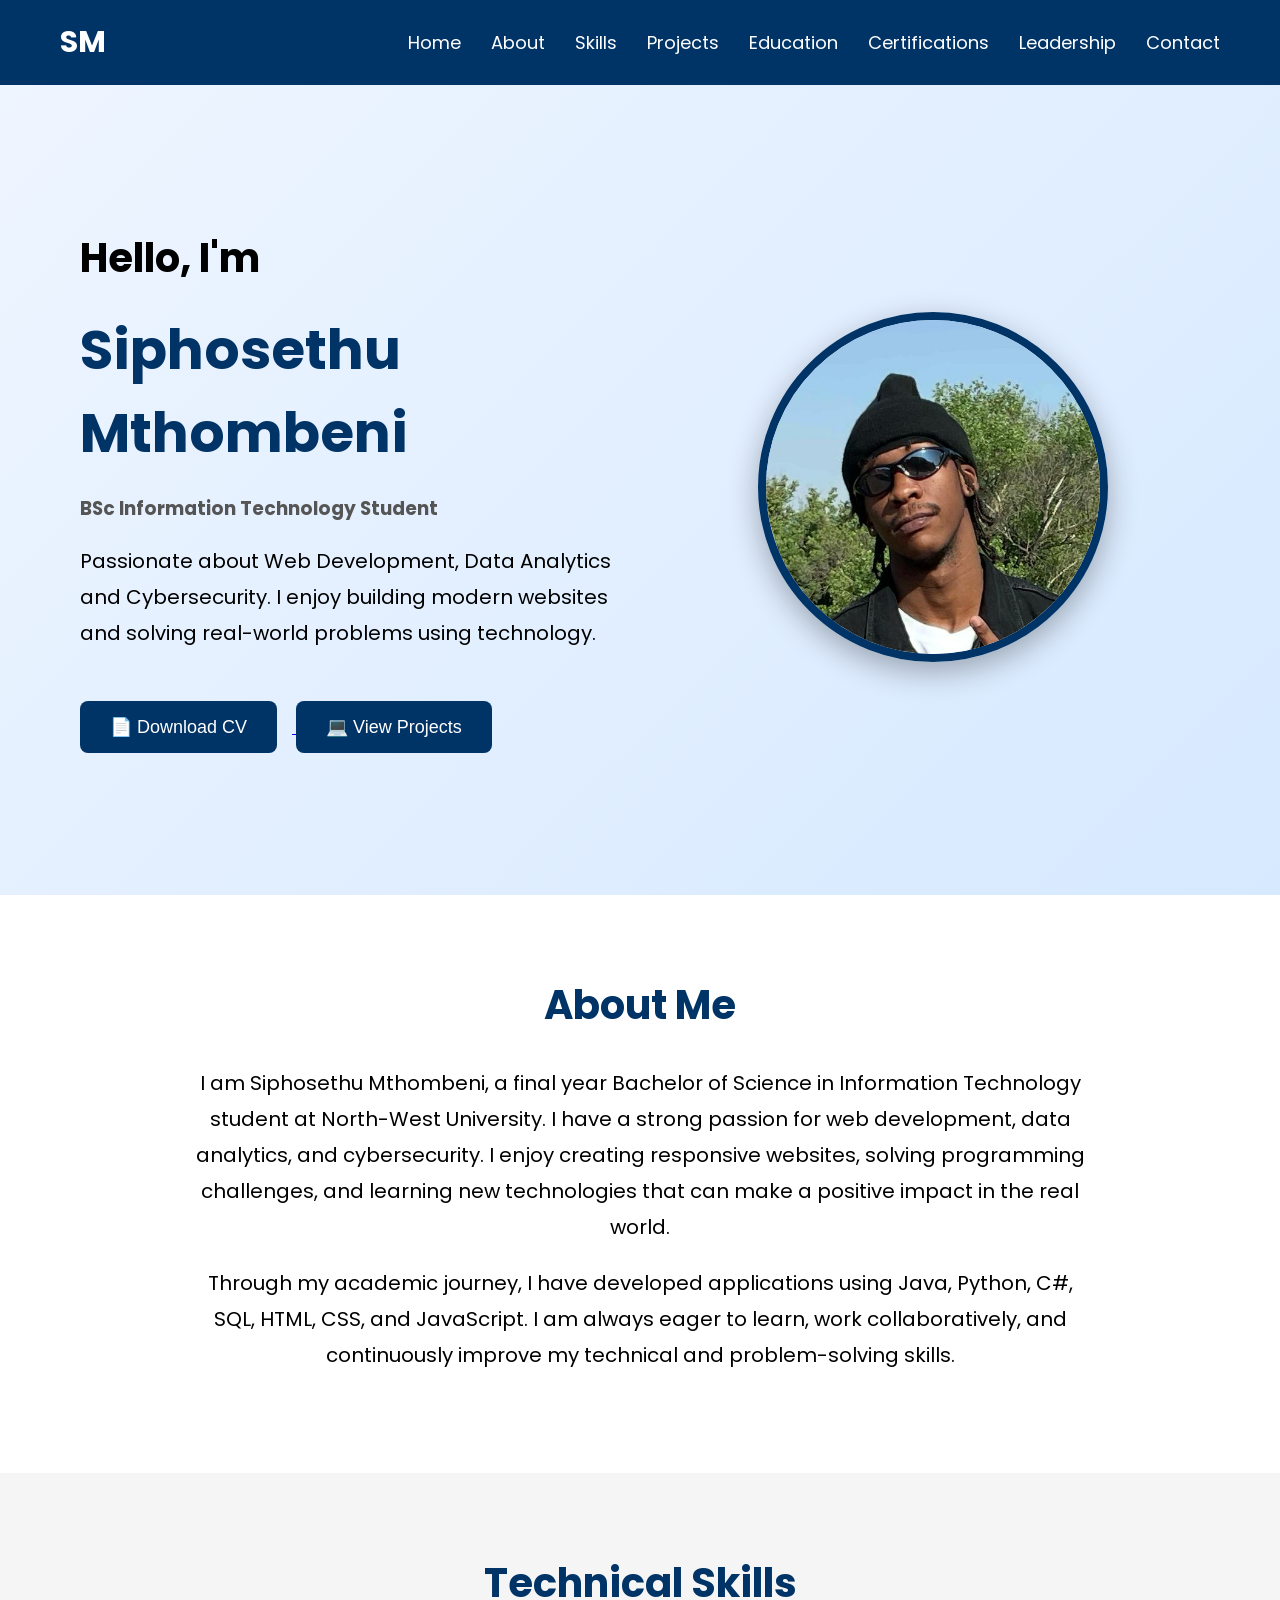
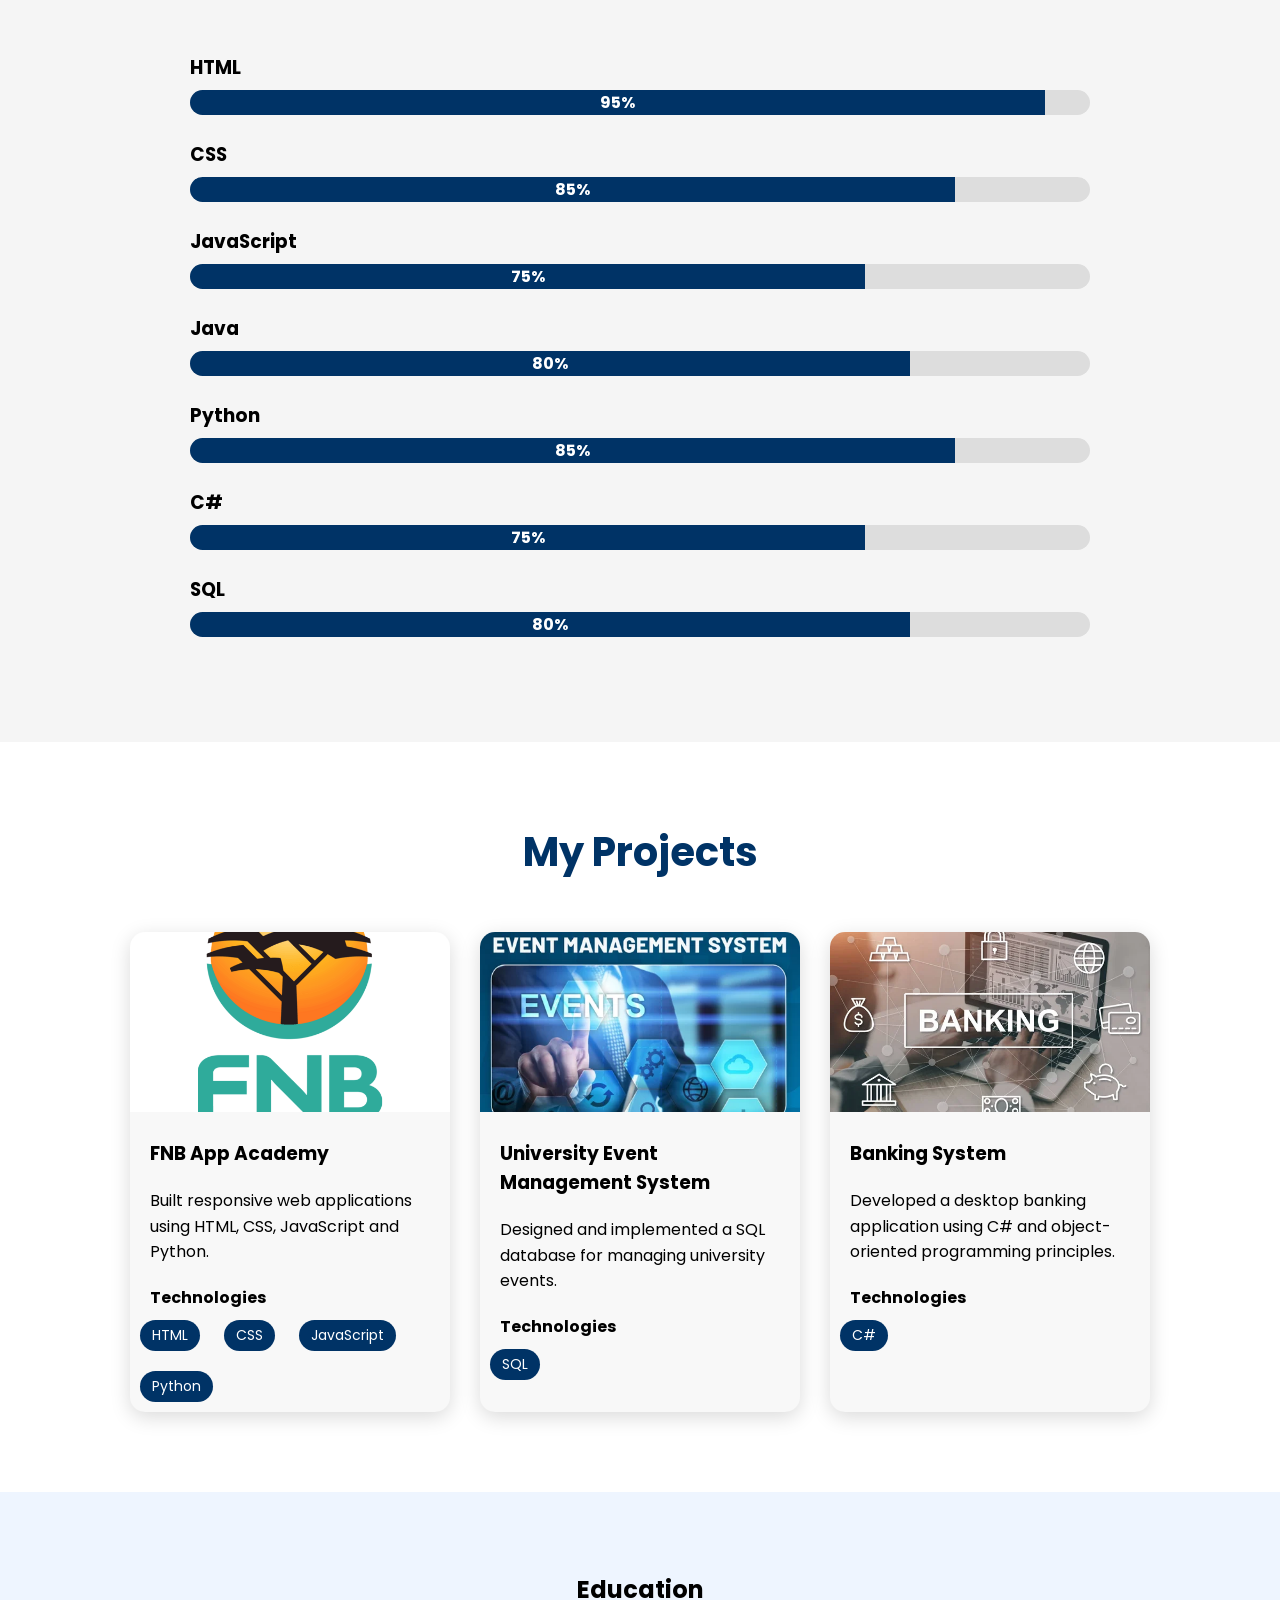
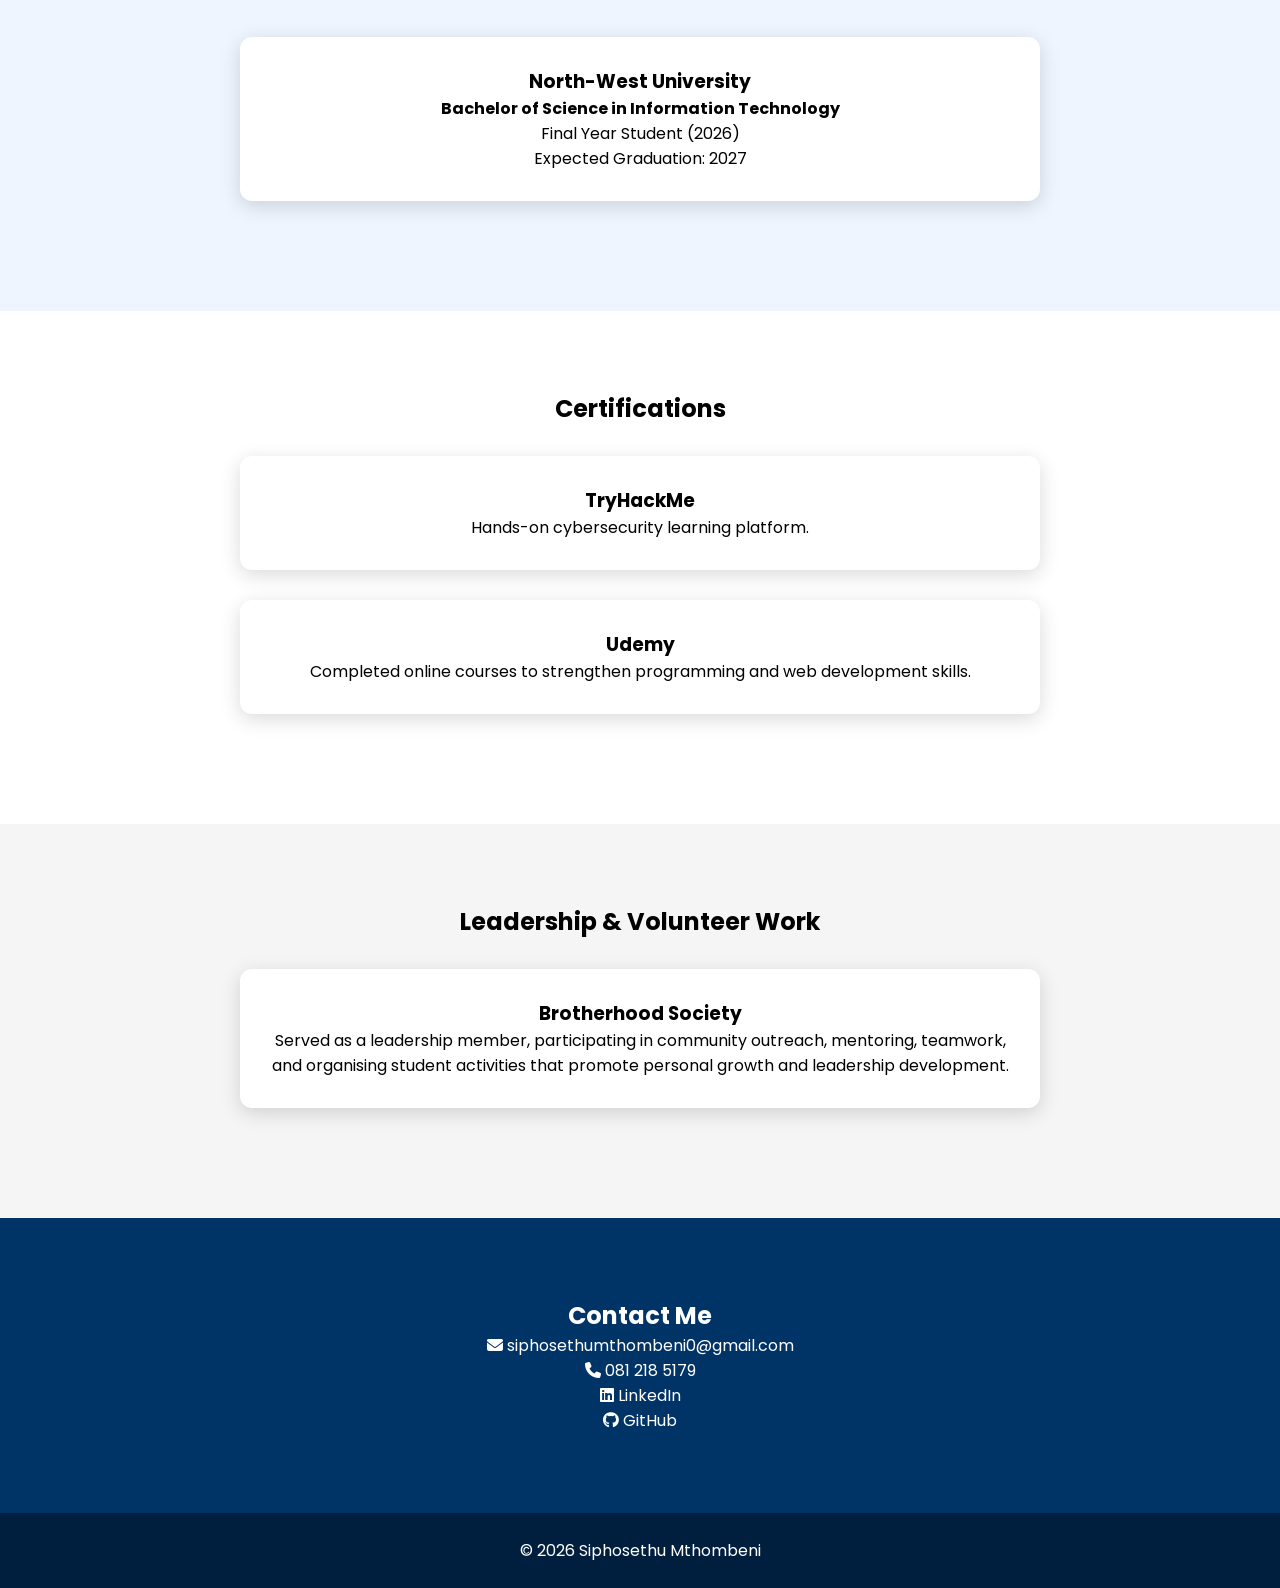
==== index.html @ b322767f "Add files via upload" ====
<!DOCTYPE html>
<html lang="en">

<head>
    <meta charset="UTF-8">
    <meta name="viewport" content="width=device-width, initial-scale=1.0">

    <title>Siphosethu Mthombeni | Portfolio</title>

     <link rel="preconnect" href="https://fonts.googleapis.com">

     <link rel="preconnect" href="https://fonts.gstatic.com" crossorigin>

     <link href="https://fonts.googleapis.com/css2?family=Poppins:wght@300;400;600;700&display=swap" rel="stylesheet">
    
     <link rel="stylesheet"
    href="https://cdnjs.cloudflare.com/ajax/libs/font-awesome/6.5.2/css/all.min.css">

     <link rel="stylesheet" href="style.css">
</head>

<body>

    <nav>

        <h2>SM</h2>

        <ul>

            <li><a href="#home">Home</a></li>

            <li><a href="#about">About</a></li>

            <li><a href="#skills">Skills</a></li>

            <li><a href="#projects">Projects</a></li>

            <li><a href="#education">Education</a></li>

            <li><a href="#certifications">Certifications</a></li>

            <li><a href="#leadership">Leadership</a></li>

            <li><a href="#contact">Contact</a></li>

        </ul>

    </nav>

    <section id="home" class="hero">


    <div class="hero-text">

        <h1>Hello, I'm</h1>

        <h2>Siphosethu Mthombeni</h2>

        <h3>BSc Information Technology Student</h3>

        <p>
            Passionate about Web Development, Data Analytics and Cybersecurity.
            I enjoy building modern websites and solving real-world problems using technology.
        </p>

        <a href="cv/Siphosethu_Mthombeni_CV.pdf" target="_blank">
            <button>📄 Download CV</button>
        </a>

        <a href="#projects">
            <button>💻 View Projects</button>
        </a>

    </div>

    <div class="hero-image">

        <img src="images/profile.jpeg" alt="Siphosethu Mthombeni">

    </div>

</section>

<section id="about" class="about">

    <h2>About Me</h2>

    <p>
        I am Siphosethu Mthombeni, a final year Bachelor of Science in Information Technology student at North-West University. I have a strong passion for web development, data analytics, and cybersecurity. I enjoy creating responsive websites, solving programming challenges, and learning new technologies that can make a positive impact in the real world.
    </p>

    <p>
        Through my academic journey, I have developed applications using Java, Python, C#, SQL, HTML, CSS, and JavaScript. I am always eager to learn, work collaboratively, and continuously improve my technical and problem-solving skills.
    </p>

</section>

<section id="skills" class="skills">

    <h2>Technical Skills</h2>

    <div class="skills-container">

        <div class="skill">
            <h3>HTML</h3>
            <div class="bar">
                <div class="progress html">95%</div>
            </div>
        </div>

        <div class="skill">
            <h3>CSS</h3>
            <div class="bar">
                <div class="progress css">85%</div>
            </div>
        </div>

        <div class="skill">
            <h3>JavaScript</h3>
            <div class="bar">
                <div class="progress js">75%</div>
            </div>
        </div>

        <div class="skill">
            <h3>Java</h3>
            <div class="bar">
                <div class="progress java">80%</div>
            </div>
        </div>

        <div class="skill">
            <h3>Python</h3>
            <div class="bar">
                <div class="progress python">85%</div>
            </div>
        </div>

        <div class="skill">
            <h3>C#</h3>
            <div class="bar">
                <div class="progress csharp">75%</div>
            </div>
        </div>

        <div class="skill">
            <h3>SQL</h3>
            <div class="bar">
                <div class="progress sql">80%</div>
            </div>
        </div>

    </div>

</section>

<section id="projects" class="projects">

    <h2>My Projects</h2>

    <div class="project-container">

        <div class="project-card">

            <img src="images/project1.png" alt="FNB App Academy">

            <h3>FNB App Academy</h3>

            <p>
                Built responsive web applications using HTML, CSS, JavaScript and Python.
            </p>

            <h4>Technologies</h4>

            <span>HTML</span>
            <span>CSS</span>
            <span>JavaScript</span>
            <span>Python</span>

        </div>

        <div class="project-card">

            <img src="images/project2.png" alt="Event Management">

            <h3>University Event Management System</h3>

            <p>
                Designed and implemented a SQL database for managing university events.
            </p>

            <h4>Technologies</h4>

            <span>SQL</span>

        </div>

        <div class="project-card">

            <img src="images/project3.png" alt="Banking System">

            <h3>Banking System</h3>

            <p>
                Developed a desktop banking application using C# and object-oriented programming principles.
            </p>

            <h4>Technologies</h4>

            <span>C#</span>

        </div>

    </div>

</section>

<section id="education" class="education">

    <h2>Education</h2>

    <div class="education-card">

        <h3>North-West University</h3>

        <h4>Bachelor of Science in Information Technology</h4>

        <p>Final Year Student (2026)</p>

        <p>Expected Graduation: 2027</p>

    </div>

</section>

<section id="certifications" class="certifications">

    <h2>Certifications</h2>

    <div class="cert-card">
        <h3>TryHackMe</h3>
        <p>Hands-on cybersecurity learning platform.</p>
    </div>

    <div class="cert-card">
        <h3>Udemy</h3>
        <p>Completed online courses to strengthen programming and web development skills.</p>
    </div>

</section>

<section id="leadership" class="leadership">

    <h2>Leadership & Volunteer Work</h2>

    <div class="leader-card">

        <h3>Brotherhood Society</h3>

        <p>
            Served as a leadership member, participating in community outreach, mentoring, teamwork, and organising student activities that promote personal growth and leadership development.
        </p>

    </div>

</section>

<section id="contact" class="contact">

    <h2>Contact Me</h2>

    <p><i class="fas fa-envelope"></i> siphosethumthombeni0@gmail.com</p>

    <p><i class="fas fa-phone"></i> 081 218 5179</p>

    <p>
        <i class="fab fa-linkedin"></i>
        <a href="https://www.linkedin.com/in/siphosethu-mthombeni-57a177362" target="_blank">
            LinkedIn
        </a>
    </p>

    <p>
        <i class="fab fa-github"></i>
        <a href="https://github.com/SiphosethuMthombeni" target="_blank">
            GitHub
        </a>
    </p>

</section>

<footer>

    <p>

        © 2026 Siphosethu Mthombeni

    </p>

</footer>

<button id="topBtn" title="Go to top">
    ↑
</button> 

</body>

</html>
---- style.css ----
*{
    margin:0;
    padding:0;
    box-sizing:border-box;
}

body{
    font-family: 'Poppins', sans-serif;
    background:#f5f5f5;
    scroll-behavior: smooth;
}

nav{
    background:#003366;
    color:white;

    display:flex;
    justify-content:space-between;
    align-items:center;

    padding:20px 60px;
}

nav h2{
    font-size:30px;
}

nav ul{
    display:flex;
    list-style:none;
}

nav li{
    margin-left:30px;
}

nav a{
    color:white;
    text-decoration:none;
    font-size:18px;
}

.hero{

    display:flex;

    justify-content:space-around;

    align-items:center;

    min-height:90vh;

    padding:40px 80px;

    gap:50px;

    background:linear-gradient(135deg,#eef5ff,#d6e9ff);

}

.hero-text{

    flex:1;

}

.hero-text h1{

    font-size:40px;

}

.hero-text h2{

    font-size:55px;

    color:#003366;

    margin:20px 0;

}

.hero-text h3{

    color:#555;

    margin-bottom:20px;

}

.hero-text p{

    font-size:20px;

    line-height:1.8;

    margin-bottom:30px;

}

.hero-image{

    flex:1;

    text-align:center;

}

.hero-image img{

    width:350px;

    height:350px;

    object-fit:cover;

    border-radius:50%;

    border:8px solid #003366;

    box-shadow:0 10px 30px rgba(0,0,0,.3);

    transition:.4s;

}

.hero-image img:hover{

    transform:scale(1.05);

}

button{

    padding:15px 30px;

    margin-right:15px;

    margin-top:20px;

    font-size:18px;

    background:#003366;

    color:white;

    border:none;

    border-radius:8px;

    cursor:pointer;

    transition:.3s;

}

button:hover{

    background:#0055aa;

    transform:translateY(-5px);

    box-shadow:0 10px 20px rgba(0,0,0,.25);
}

@media(max-width:768px){

.hero{

flex-direction:column;

text-align:center;

padding:40px 20px;

}

.hero-image img{

width:250px;

height:250px;

}

nav{

flex-direction:column;

}

nav ul{

margin-top:20px;

}

}

.about{

    padding:80px;

    background:white;

    text-align:center;

}

.about h2{

    font-size:40px;

    color:#003366;

    margin-bottom:30px;

}

.about p{

    max-width:900px;

    margin:20px auto;

    font-size:20px;

    line-height:1.8;

}

.skills{
    padding:80px;
    background:#f5f5f5;
}

.skills h2{
    text-align:center;
    color:#003366;
    font-size:40px;
    margin-bottom:40px;
}

.skills-container{
    max-width:900px;
    margin:auto;
}

.skill{
    margin-bottom:25px;
}

.skill h3{
    margin-bottom:8px;
}

.bar{
    width:100%;
    background:#ddd;
    border-radius:25px;
    overflow:hidden;
}

.progress{
    height:25px;
    line-height:25px;
    color:white;
    text-align:center;
    font-weight:bold;
    background:#003366;
}

.html{width:95%;}
.css{width:85%;}
.js{width:75%;}
.java{width:80%;}
.python{width:85%;}
.csharp{width:75%;}
.sql{width:80%;}

.projects{

    padding:80px;

    background:white;

}

.projects h2{

    text-align:center;

    font-size:40px;

    color:#003366;

    margin-bottom:50px;

}

.project-container{

    display:flex;

    justify-content:center;

    gap:30px;

    flex-wrap:wrap;

}

.project-card{

    width:320px;

    background:#f8f8f8;

    border-radius:15px;

    overflow:hidden;

    box-shadow:0 5px 20px rgba(0,0,0,.15);

    transition:.4s;

}

.project-card:hover{

    transform:translateY(-12px);

    box-shadow:0 15px 35px rgba(0,0,0,.25);

}

.project-card img{

    width:100%;

    height:180px;

    object-fit:cover;

}

.project-card h3{

    margin:20px;

}

.project-card p{

    margin:0 20px 20px;

    line-height:1.6;

}

.project-card h4{

    margin-left:20px;

}

.project-card span{

    display:inline-block;

    margin:10px;

    background:#003366;

    color:white;

    padding:5px 12px;

    border-radius:20px;

    font-size:14px;

}

.education,
.certifications,
.leadership,
.contact{

    padding:80px;

    text-align:center;

}

.education{

    background:#eef5ff;

}

.certifications{

    background:#ffffff;

}

.leadership{

    background:#f5f5f5;

}

.contact{

    background:#003366;

    color:white;

}

.contact a{

    color:white;

    text-decoration:none;

}

.education-card,
.cert-card,
.leader-card{

    max-width:800px;

    margin:30px auto;

    padding:30px;

    background:white;

    border-radius:12px;

    box-shadow:0 5px 20px rgba(0,0,0,.15);

}

footer{

    background:#001f3f;

    color:white;

    text-align:center;

    padding:25px;

}

#topBtn{

    position:fixed;

    bottom:20px;

    right:20px;

    display:none;

    width:50px;

    height:50px;

    border-radius:50%;

    font-size:22px;

    background:#003366;

    color:white;

    border:none;

    cursor:pointer;

    z-index:1000;

}

#topBtn:hover{

    background:#0055aa;

}
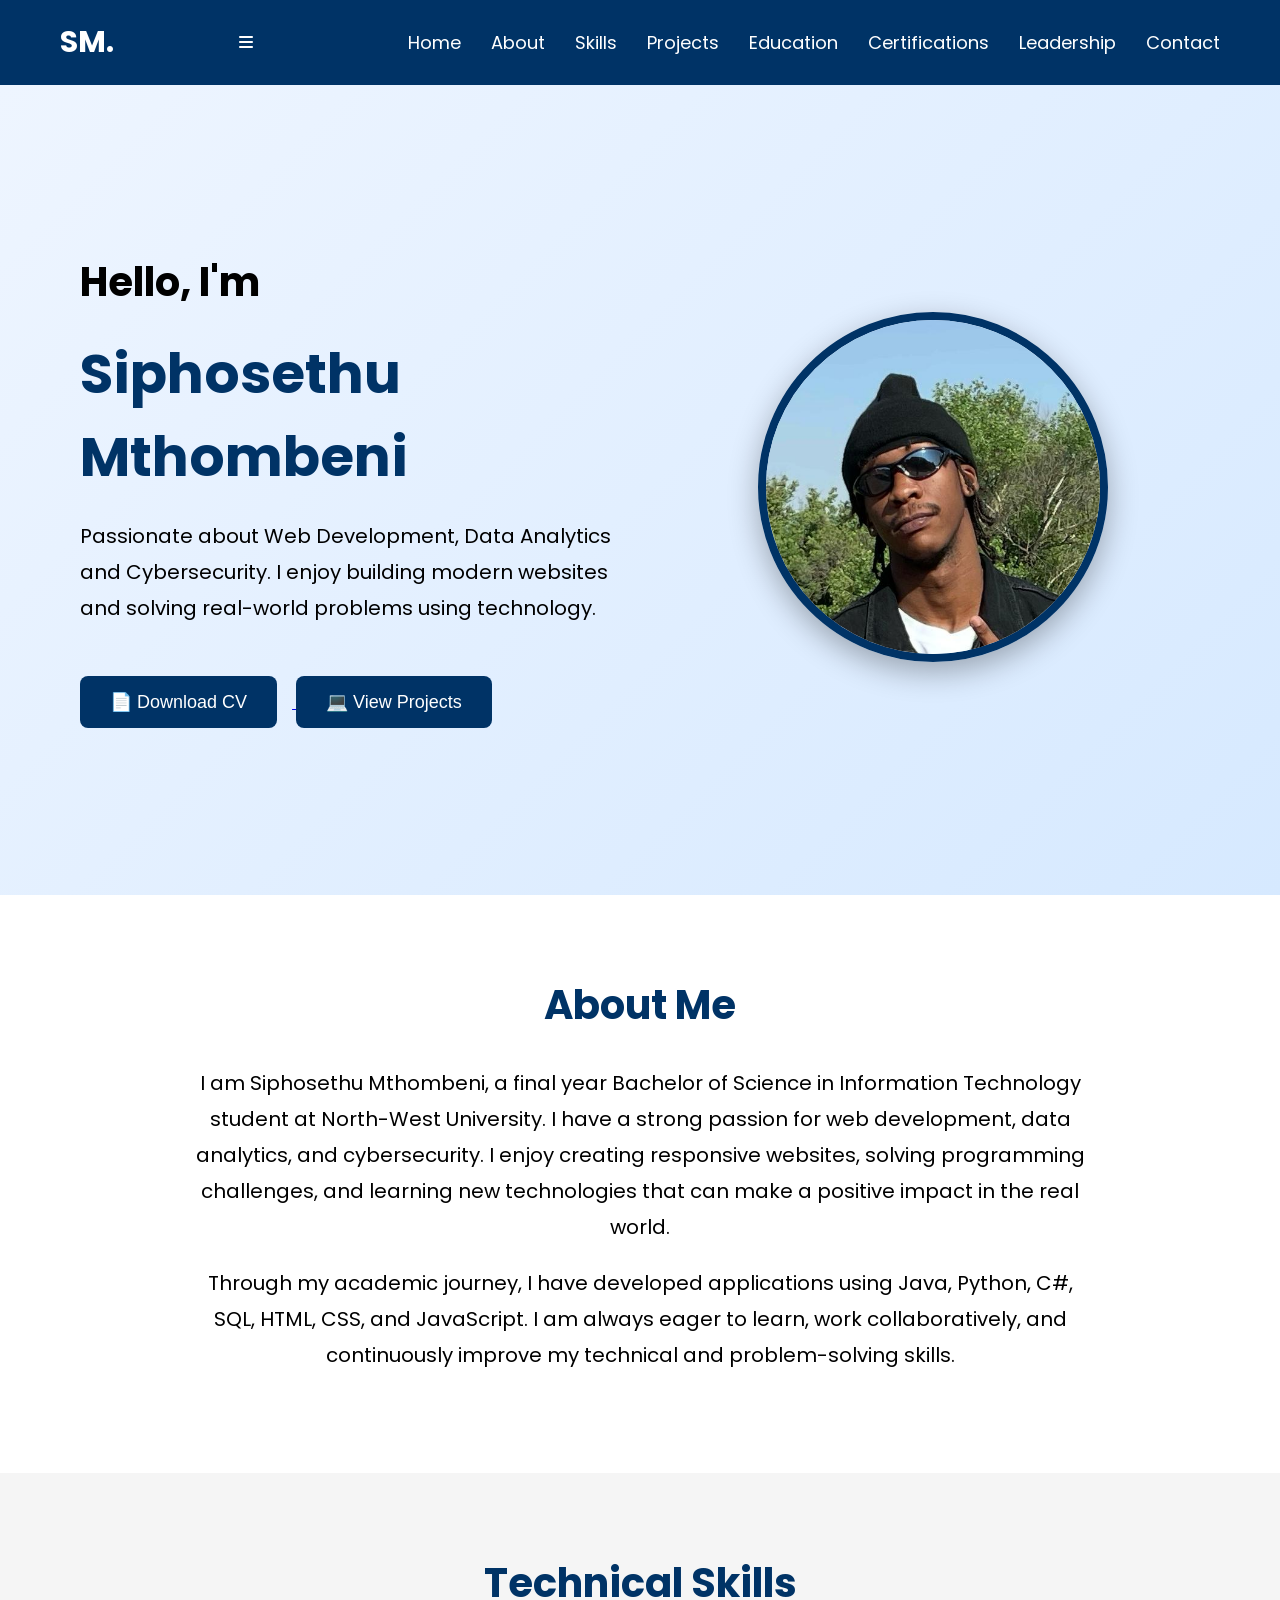
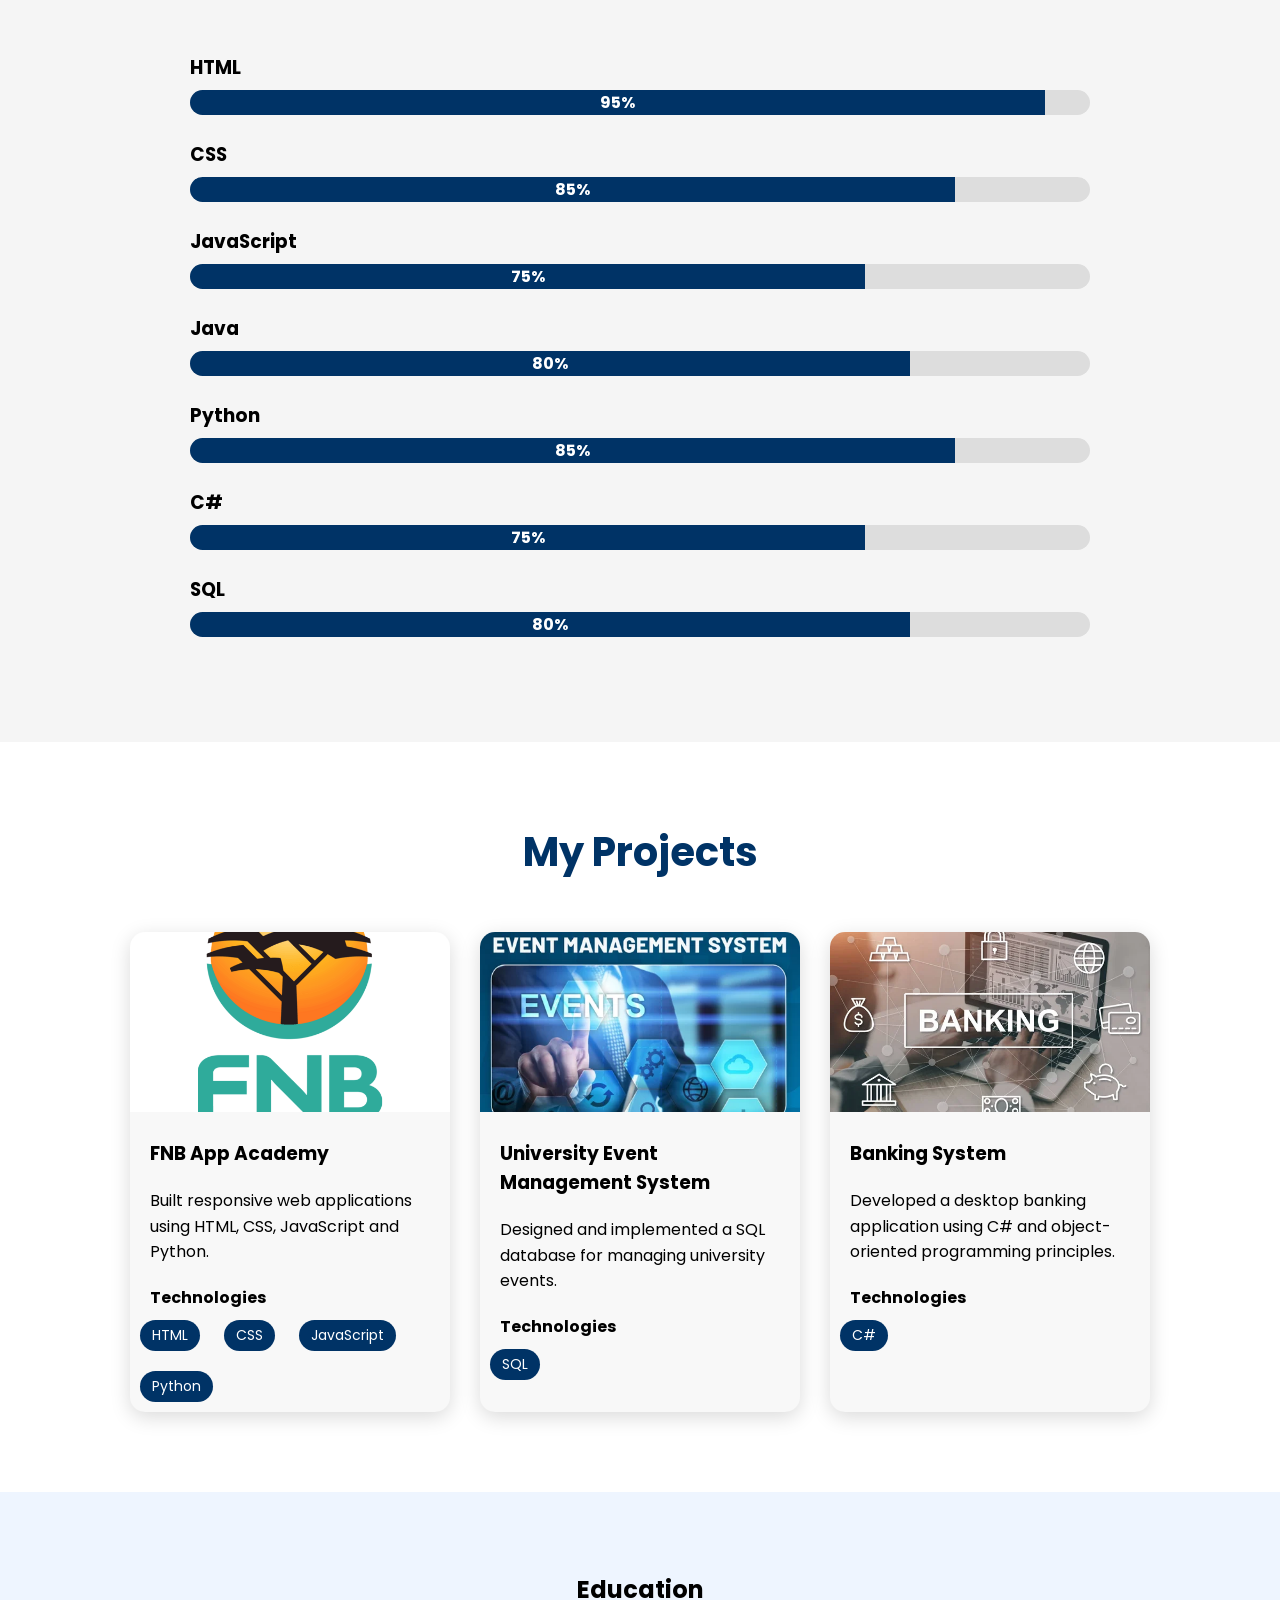
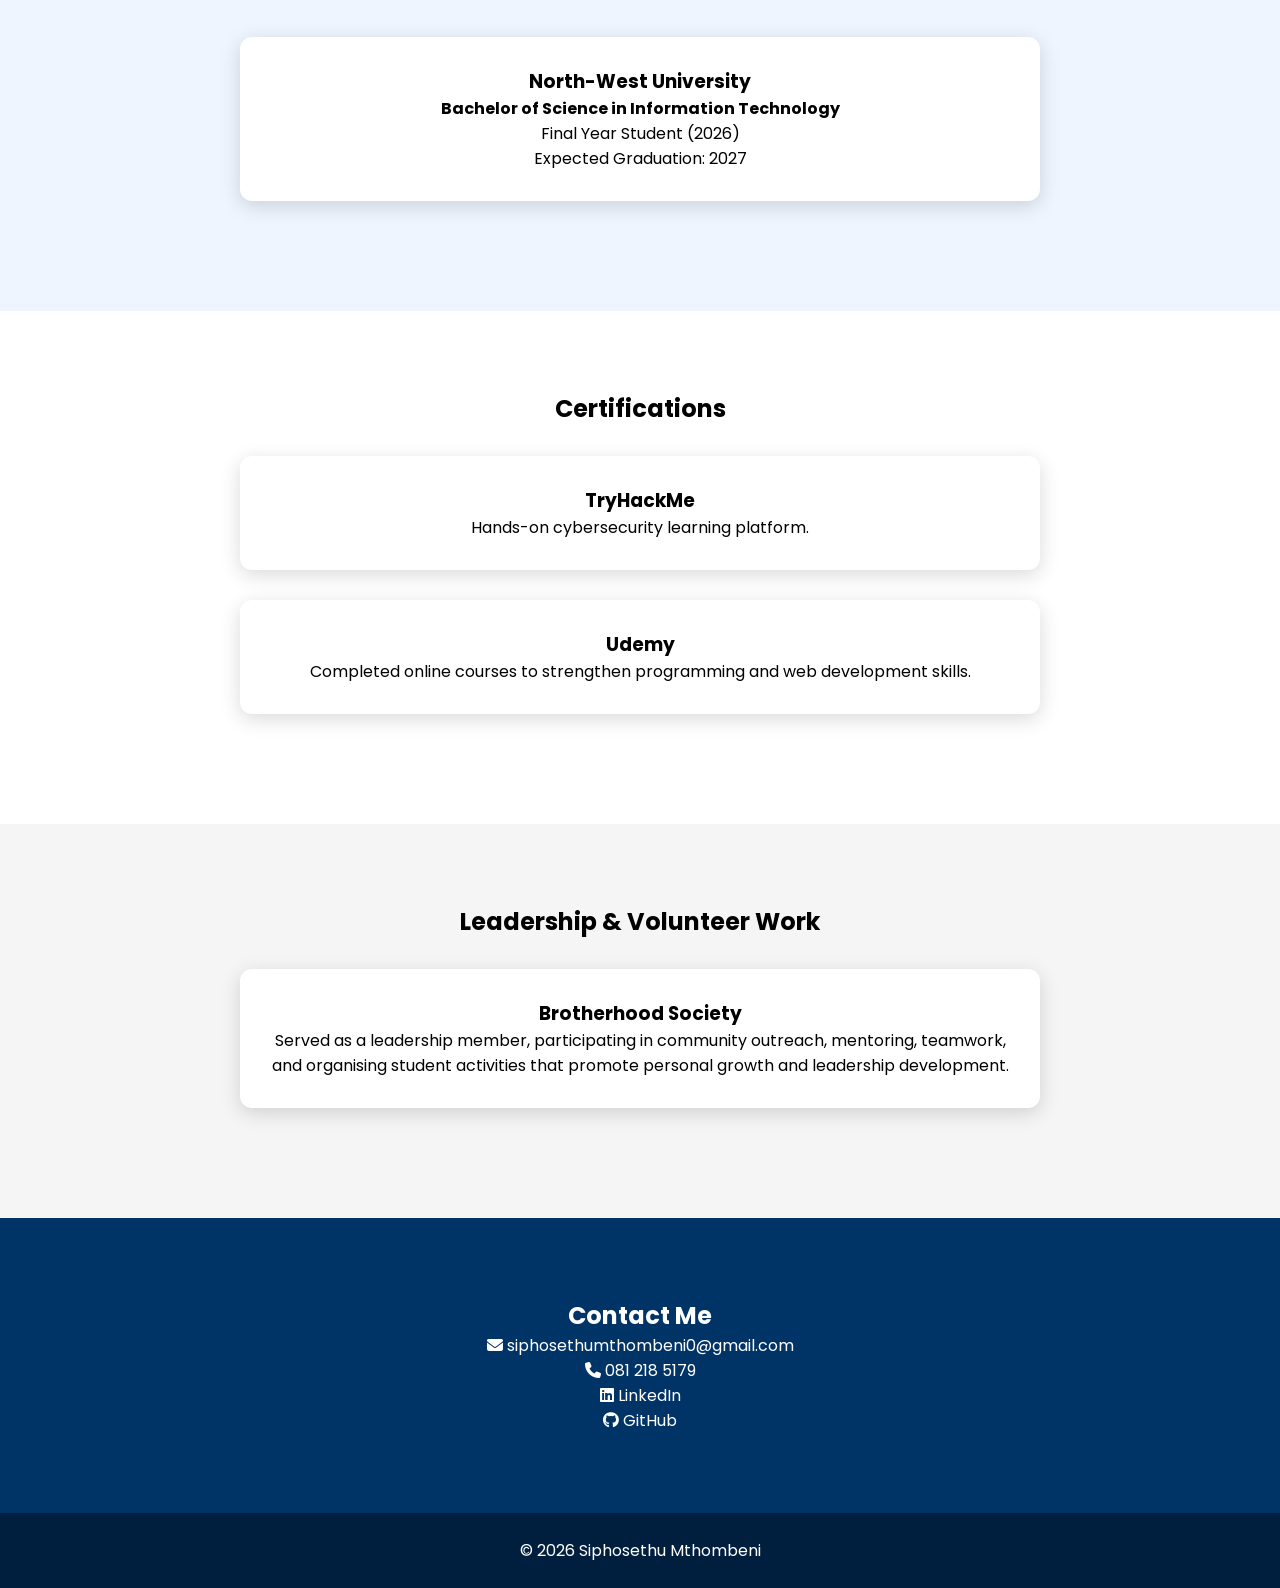
==== commit f7faa3df: "Enhance portfolio layout with mobile menu toggle Added a menu toggle for mobile view and improved th" ====
--- a/index.html
+++ b/index.html
@@ -23,7 +23,11 @@
 
     <nav>
 
-        <h2>SM</h2>
+        <h2>SM<span>.</span></h2>
+
+        <div class="menu-toggle">
+            <i class="fas fa-bars"></i>
+        </div>
 
         <ul>
 
@@ -56,7 +60,9 @@
 
         <h2>Siphosethu Mthombeni</h2>
 
-        <h3>BSc Information Technology Student</h3>
+       <h3>
+    <span id="typing"></span>
+</h3>
 
         <p>
             Passionate about Web Development, Data Analytics and Cybersecurity.
@@ -81,7 +87,7 @@
 
 </section>
 
-<section id="about" class="about">
+<section id="about" class="about fade">
 
     <h2>About Me</h2>
 
@@ -95,7 +101,7 @@
 
 </section>
 
-<section id="skills" class="skills">
+<section id="skills" class="skills fade">
 
     <h2>Technical Skills</h2>
 
@@ -154,7 +160,7 @@
 
 </section>
 
-<section id="projects" class="projects">
+<section id="projects" class="projects fade">
 
     <h2>My Projects</h2>
 
@@ -215,7 +221,7 @@
 
 </section>
 
-<section id="education" class="education">
+<section id="education" class="education fade">
 
     <h2>Education</h2>
 
@@ -233,7 +239,7 @@
 
 </section>
 
-<section id="certifications" class="certifications">
+<section id="certifications" class="certifications fade">
 
     <h2>Certifications</h2>
 
@@ -249,7 +255,7 @@
 
 </section>
 
-<section id="leadership" class="leadership">
+<section id="leadership" class="leadership fade">
 
     <h2>Leadership & Volunteer Work</h2>
 
@@ -265,7 +271,7 @@
 
 </section>
 
-<section id="contact" class="contact">
+<section id="contact" class="contact fade">
 
     <h2>Contact Me</h2>
 
@@ -303,6 +309,8 @@
     ↑
 </button> 
 
+<script src="script.js"></script>
+
 </body>
 
-</html>+</html>
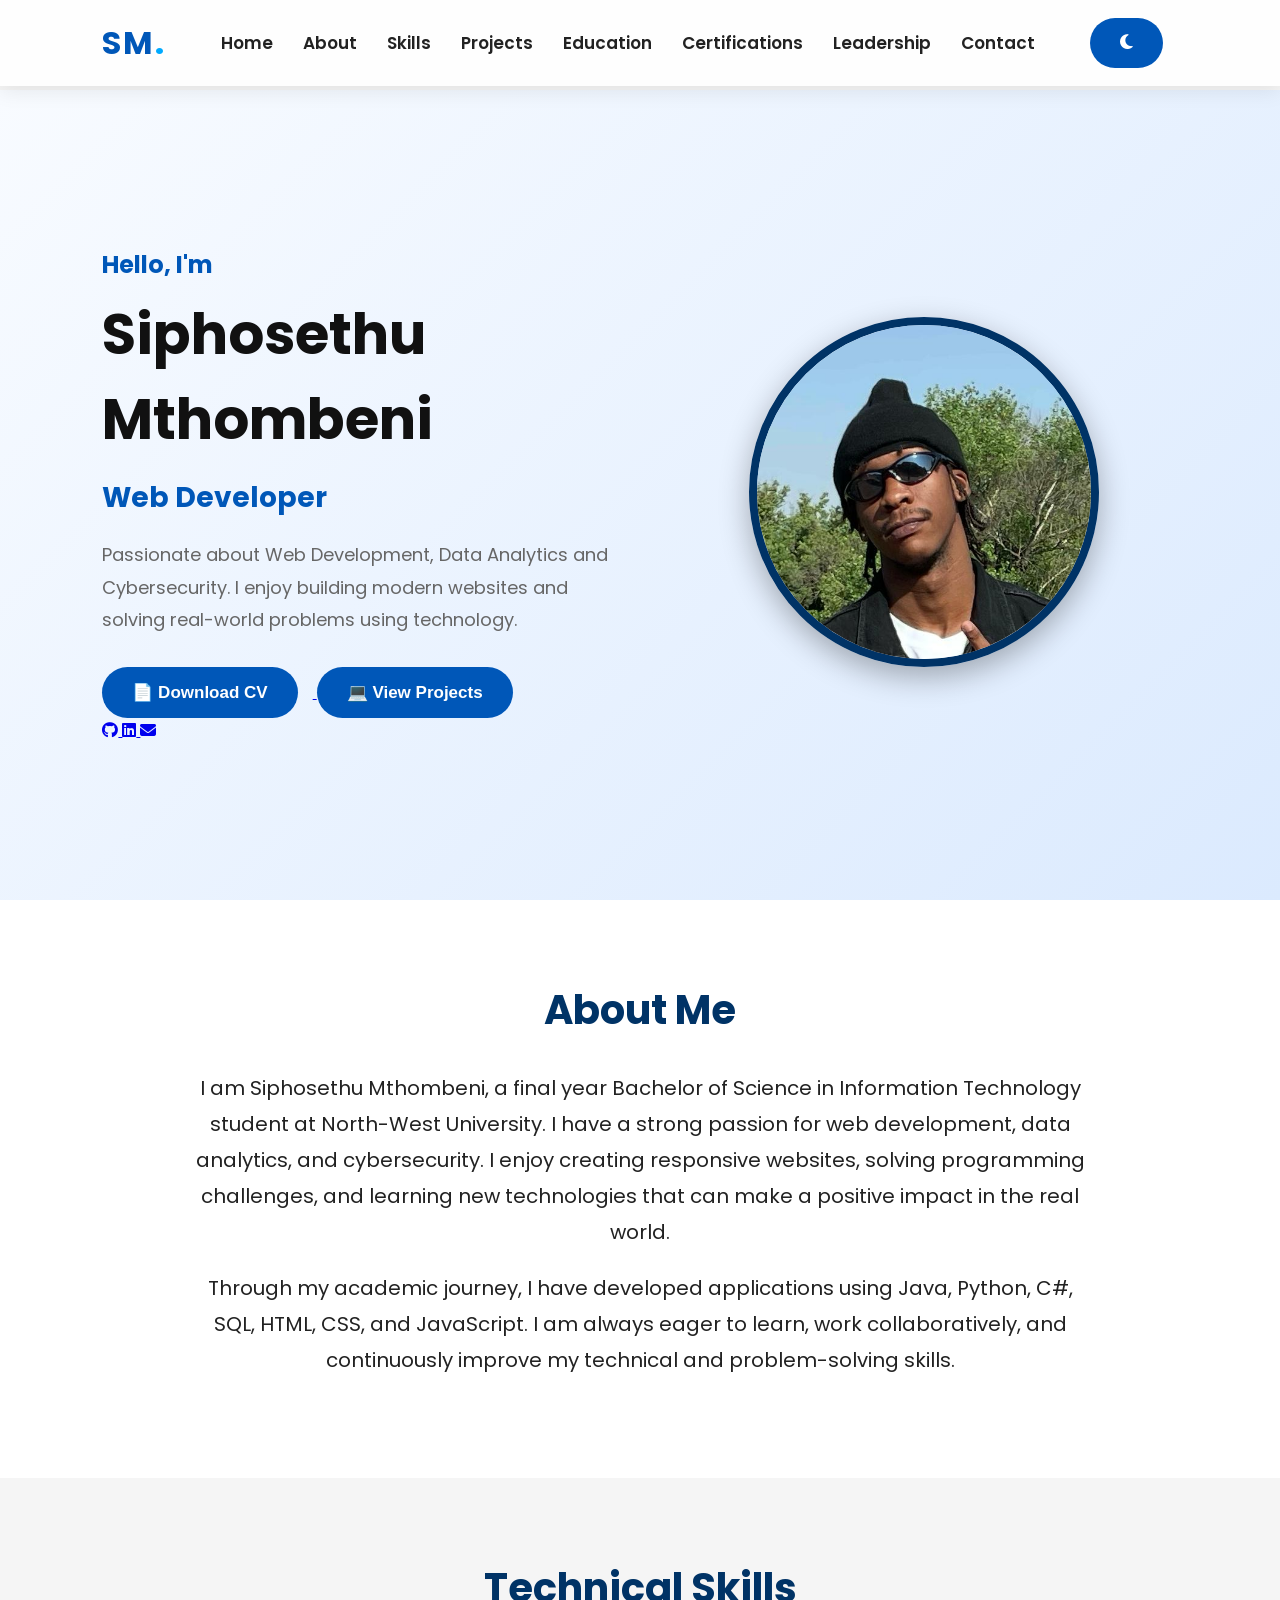
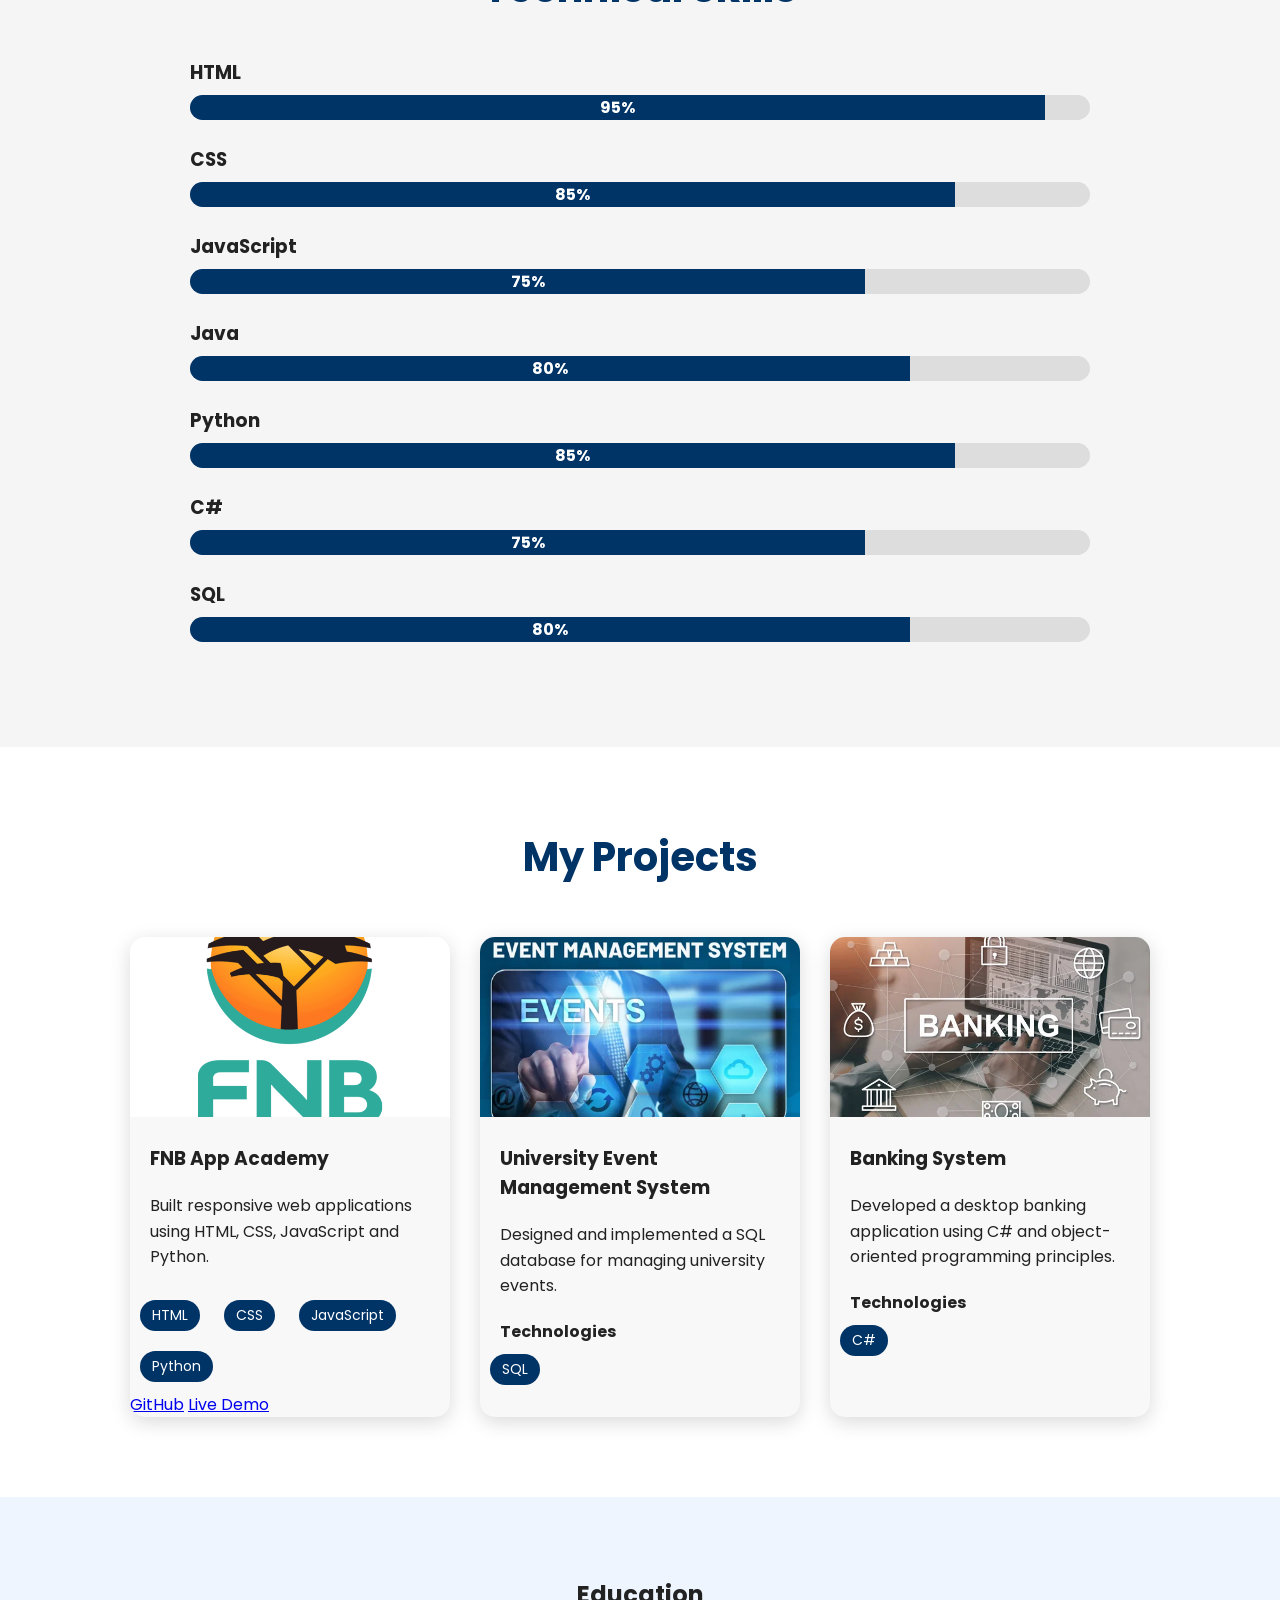
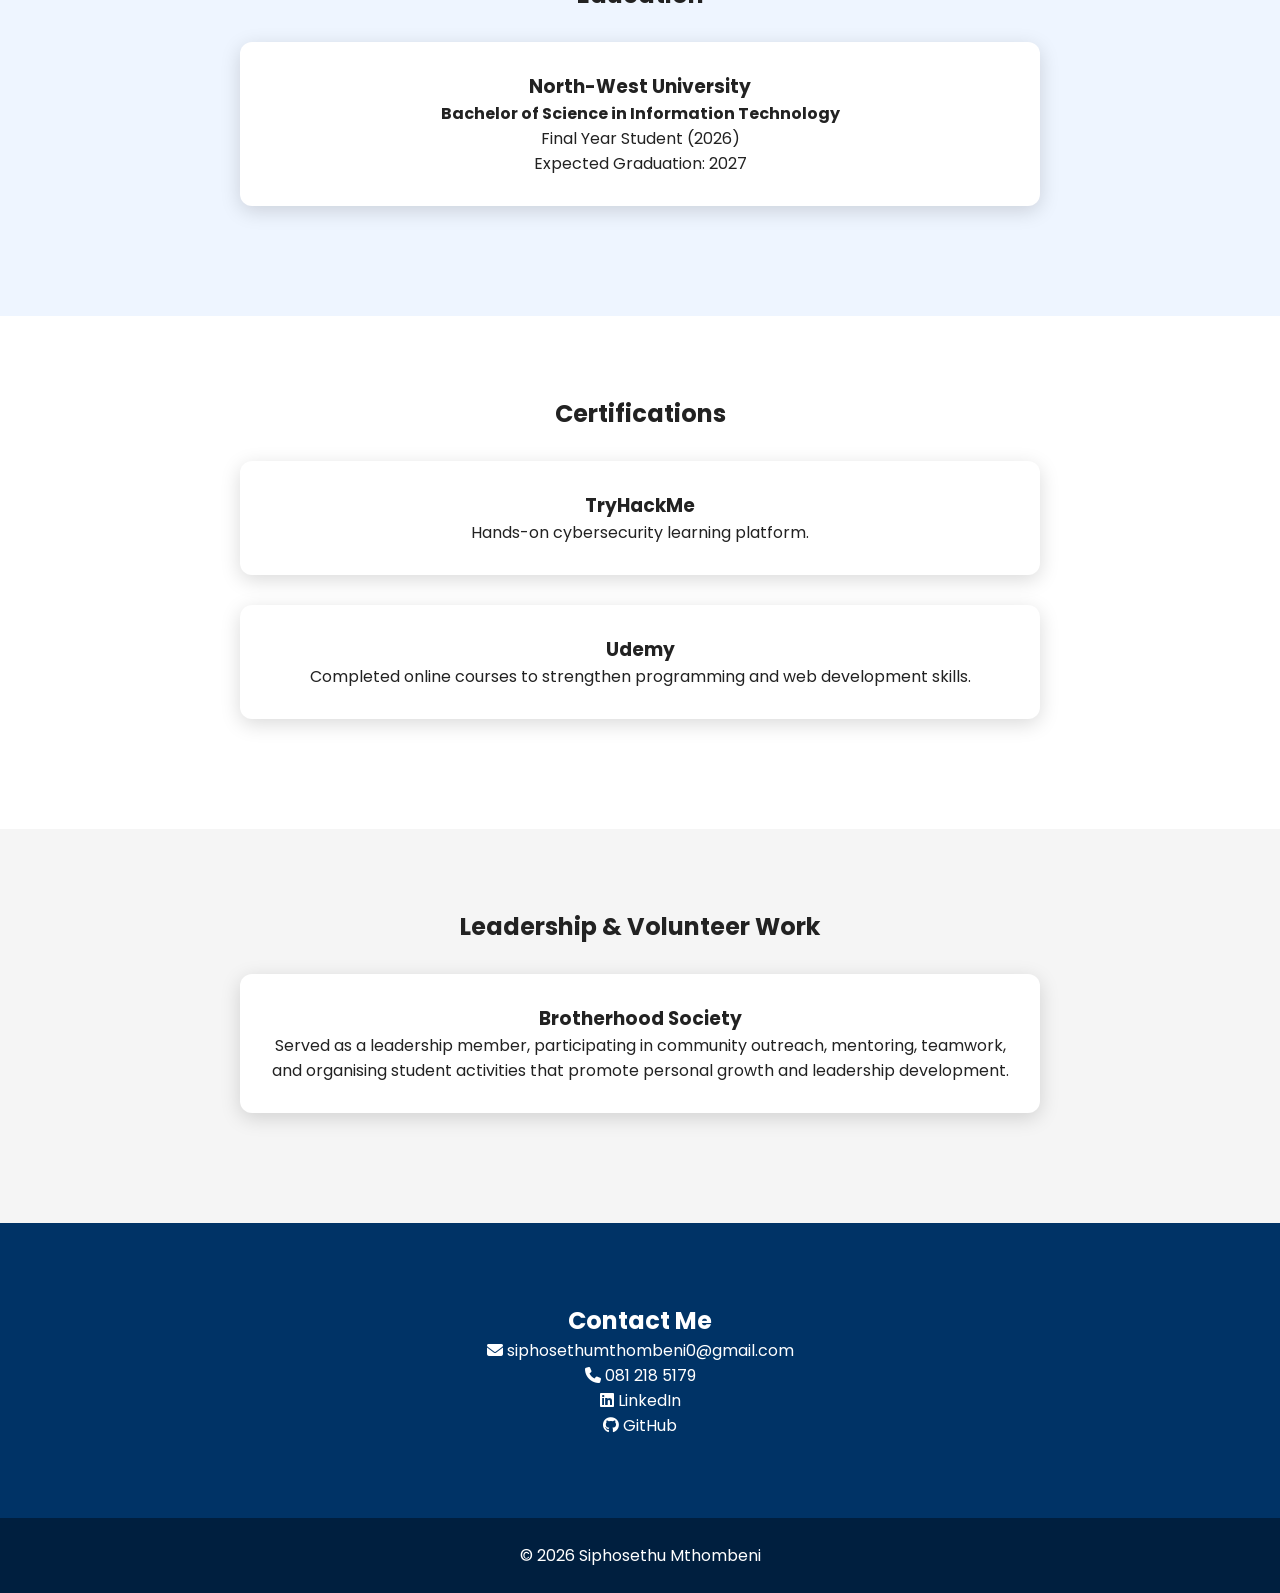
==== commit 4ea65692: "Enhance index.html with theme toggle and social links Added theme toggle button and social icons to " ====
--- a/index.html
+++ b/index.html
@@ -49,6 +49,10 @@
 
         </ul>
 
+        <button id="theme-toggle">
+           <i class="fas fa-moon"></i>
+        </button>
+ 
     </nav>
 
     <section id="home" class="hero">
@@ -69,15 +73,36 @@
             I enjoy building modern websites and solving real-world problems using technology.
         </p>
 
-        <a href="cv/Siphosethu_Mthombeni_CV.pdf" target="_blank">
-            <button>📄 Download CV</button>
-        </a>
-
-        <a href="#projects">
-            <button>💻 View Projects</button>
-        </a>
-
-    </div>
+        <div class="hero-buttons">
+
+             <a href="cv/Siphosethu_Mthombeni_CV.pdf" target="_blank">
+                <button>📄 Download CV</button>
+             </a>
+
+             <a href="#projects">
+                 <button>💻 View Projects</button>
+             </a>
+
+        </div>
+
+        <div class="social-icons">
+
+            <a href="https://github.com/SiphosethuMthombeni" target="_blank" title="GitHub">
+                <i class="fab fa-github"></i>
+            </a>
+
+            <a href="https://www.linkedin.com/in/siphosethu-mthombeni-57a177362/" target="_blank" title="LinkedIn">
+                <i class="fab fa-linkedin"></i>
+            </a>
+
+            <a href="mailto:siphosethumthombeni0@gmail.com" title="Email">
+                <i class="fas fa-envelope"></i>
+            </a>
+
+        </div>
+    </div>
+
+</div>
 
     <div class="hero-image">
 
@@ -168,15 +193,17 @@
 
         <div class="project-card">
 
-            <img src="images/project1.png" alt="FNB App Academy">
-
-            <h3>FNB App Academy</h3>
-
-            <p>
-                Built responsive web applications using HTML, CSS, JavaScript and Python.
-            </p>
-
-            <h4>Technologies</h4>
+    <img src="images/project1.png" alt="FNB App Academy">
+
+    <div class="project-content">
+
+        <h3>FNB App Academy</h3>
+
+        <p>
+            Built responsive web applications using HTML, CSS, JavaScript and Python.
+        </p>
+
+        <div class="tech-stack">
 
             <span>HTML</span>
             <span>CSS</span>
@@ -185,6 +212,18 @@
 
         </div>
 
+        <div class="project-buttons">
+
+            <a href="#" class="github-btn">GitHub</a>
+
+            <a href="#" class="demo-btn">Live Demo</a>
+
+        </div>
+
+    </div>
+
+</div>
+
         <div class="project-card">
 
             <img src="images/project2.png" alt="Event Management">
--- a/style.css
+++ b/style.css
@@ -8,30 +8,74 @@
     font-family: 'Poppins', sans-serif;
     background:#f5f5f5;
     scroll-behavior: smooth;
+
+    padding-top:90px;
+    color:#222;
 }
 
 nav{
-    background:#003366;
-    color:white;
+   position:fixed;
+
+    top:0;
+
+    left:0;
+
+    width:100%;
 
     display:flex;
+
     justify-content:space-between;
+
     align-items:center;
 
-    padding:20px 60px;
+    padding:18px 8%;
+
+    background:rgba(255,255,255,.85);
+
+    backdrop-filter:blur(12px);
+
+    box-shadow:0 5px 20px rgba(0,0,0,.08);
+
+    z-index:1000;
 }
 
 nav h2{
-    font-size:30px;
+
+    font-size:32px;
+
+    font-weight:700;
+
+    color:#0057b8;
+
+    letter-spacing:2px;
 }
 
 nav ul{
     display:flex;
+
+    gap:30px;
+
     list-style:none;
 }
 
-nav li{
-    margin-left:30px;
+nav ul li a{
+
+    text-decoration:none;
+
+    color:#222;
+
+    font-size:17px;
+
+    font-weight:600;
+
+    transition:.3s;
+
+}
+
+nav ul li a:hover{
+
+    color:#0057b8;
+
 }
 
 nav a{
@@ -44,17 +88,17 @@
 
     display:flex;
 
-    justify-content:space-around;
+    justify-content:space-between;
 
     align-items:center;
 
     min-height:90vh;
 
-    padding:40px 80px;
-
-    gap:50px;
-
-    background:linear-gradient(135deg,#eef5ff,#d6e9ff);
+    padding:60px 8%;
+
+    background:linear-gradient(135deg,#f8fbff,#dbeafe);
+
+    gap:60px;
 
 }
 
@@ -66,22 +110,29 @@
 
 .hero-text h1{
 
-    font-size:40px;
-
+     font-size:24px;
+
+    color:#0057b8;
+
+    margin-bottom:10px;
 }
 
 .hero-text h2{
 
-    font-size:55px;
-
-    color:#003366;
-
-    margin:20px 0;
+    font-size:56px;
+
+    font-weight:700;
+
+    margin-bottom:15px;
+
+    color:#111;
 
 }
 
 .hero-text h3{
 
+    font-size:28px;
+
     color:#555;
 
     margin-bottom:20px;
@@ -90,10 +141,12 @@
 
 .hero-text p{
 
-    font-size:20px;
+    font-size:18px;
 
     line-height:1.8;
 
+    color:#666;
+
     margin-bottom:30px;
 
 }
@@ -134,33 +187,31 @@
 
     padding:15px 30px;
 
+    border:none;
+
+    border-radius:50px;
+
+    background:#0057b8;
+
+    color:white;
+
+    font-size:17px;
+
+    font-weight:600;
+
+    cursor:pointer;
+
+    transition:.3s;
+
     margin-right:15px;
 
-    margin-top:20px;
-
-    font-size:18px;
-
-    background:#003366;
-
-    color:white;
-
-    border:none;
-
-    border-radius:8px;
-
-    cursor:pointer;
-
-    transition:.3s;
-
 }
 
 button:hover{
 
-    background:#0055aa;
-
-    transform:translateY(-5px);
-
-    box-shadow:0 10px 20px rgba(0,0,0,.25);
+    background:#003d80;
+
+    transform:translateY(-4px);
 }
 
 @media(max-width:768px){
@@ -173,13 +224,31 @@
 
 padding:40px 20px;
 
+display:flex;
+
 }
 
 .hero-image img{
 
-width:250px;
-
-height:250px;
+     width:360px;
+
+    height:360px;
+
+    object-fit:cover;
+
+    border-radius:50%;
+
+    border:8px solid white;
+
+    box-shadow:0 20px 40px rgba(0,0,0,.2);
+
+    transition:.4s;
+
+}
+
+.hero-image img:hover{
+
+    transform:scale(1.05);
 
 }
 
@@ -491,4 +560,143 @@
 
     background:#0055aa;
 
-}+}
+
+@media (max-width: 768px){
+
+    nav{
+
+        flex-wrap:wrap;
+
+
+    }
+
+    .menu-toggle{
+
+    display:block;
+
+ }
+
+    nav ul{
+
+        display:none;
+
+        width:100%;
+
+        flex-direction:column;
+
+        text-align:center;
+
+        margin-top:20px;
+
+    }
+
+    nav ul.active{
+
+        display:flex;
+
+   }
+
+    nav ul li{
+
+        margin:15px 0;
+
+  }
+
+    .hero{
+
+        flex-direction:column-reverse;
+
+        text-align:center;
+
+        padding:40px 20px;
+
+    }
+
+    .hero-image img{
+
+        width:250px;
+
+        height:250px;
+
+        margin-bottom:20px;
+
+    }
+
+    .hero-text h1{
+
+        font-size:32px;
+
+    }
+
+    .hero-text h2{
+
+        font-size:24px;
+
+    }
+
+    .project-container{
+
+        flex-direction:column;
+
+        align-items:center;
+
+    }
+
+    .project-card{
+
+        width:95%;
+
+    }
+
+    .skills-container{
+
+        width:100%;
+
+    }
+
+}
+
+nav h2 span{
+
+    color:#00aaff;
+
+}
+
+#typing{
+
+    color:#0057b8;
+
+    font-weight:bold;
+
+}
+
+.fade{
+
+    opacity:0;
+
+    transform:translateY(40px);
+
+    transition:all .8s ease;
+
+}
+
+.fade.show{
+
+    opacity:1;
+
+    transform:translateY(0);
+
+}
+
+.menu-toggle{
+
+    display:none;
+
+    font-size:32px;
+
+    cursor:pointer;
+
+    color:#0057b8;
+
+}
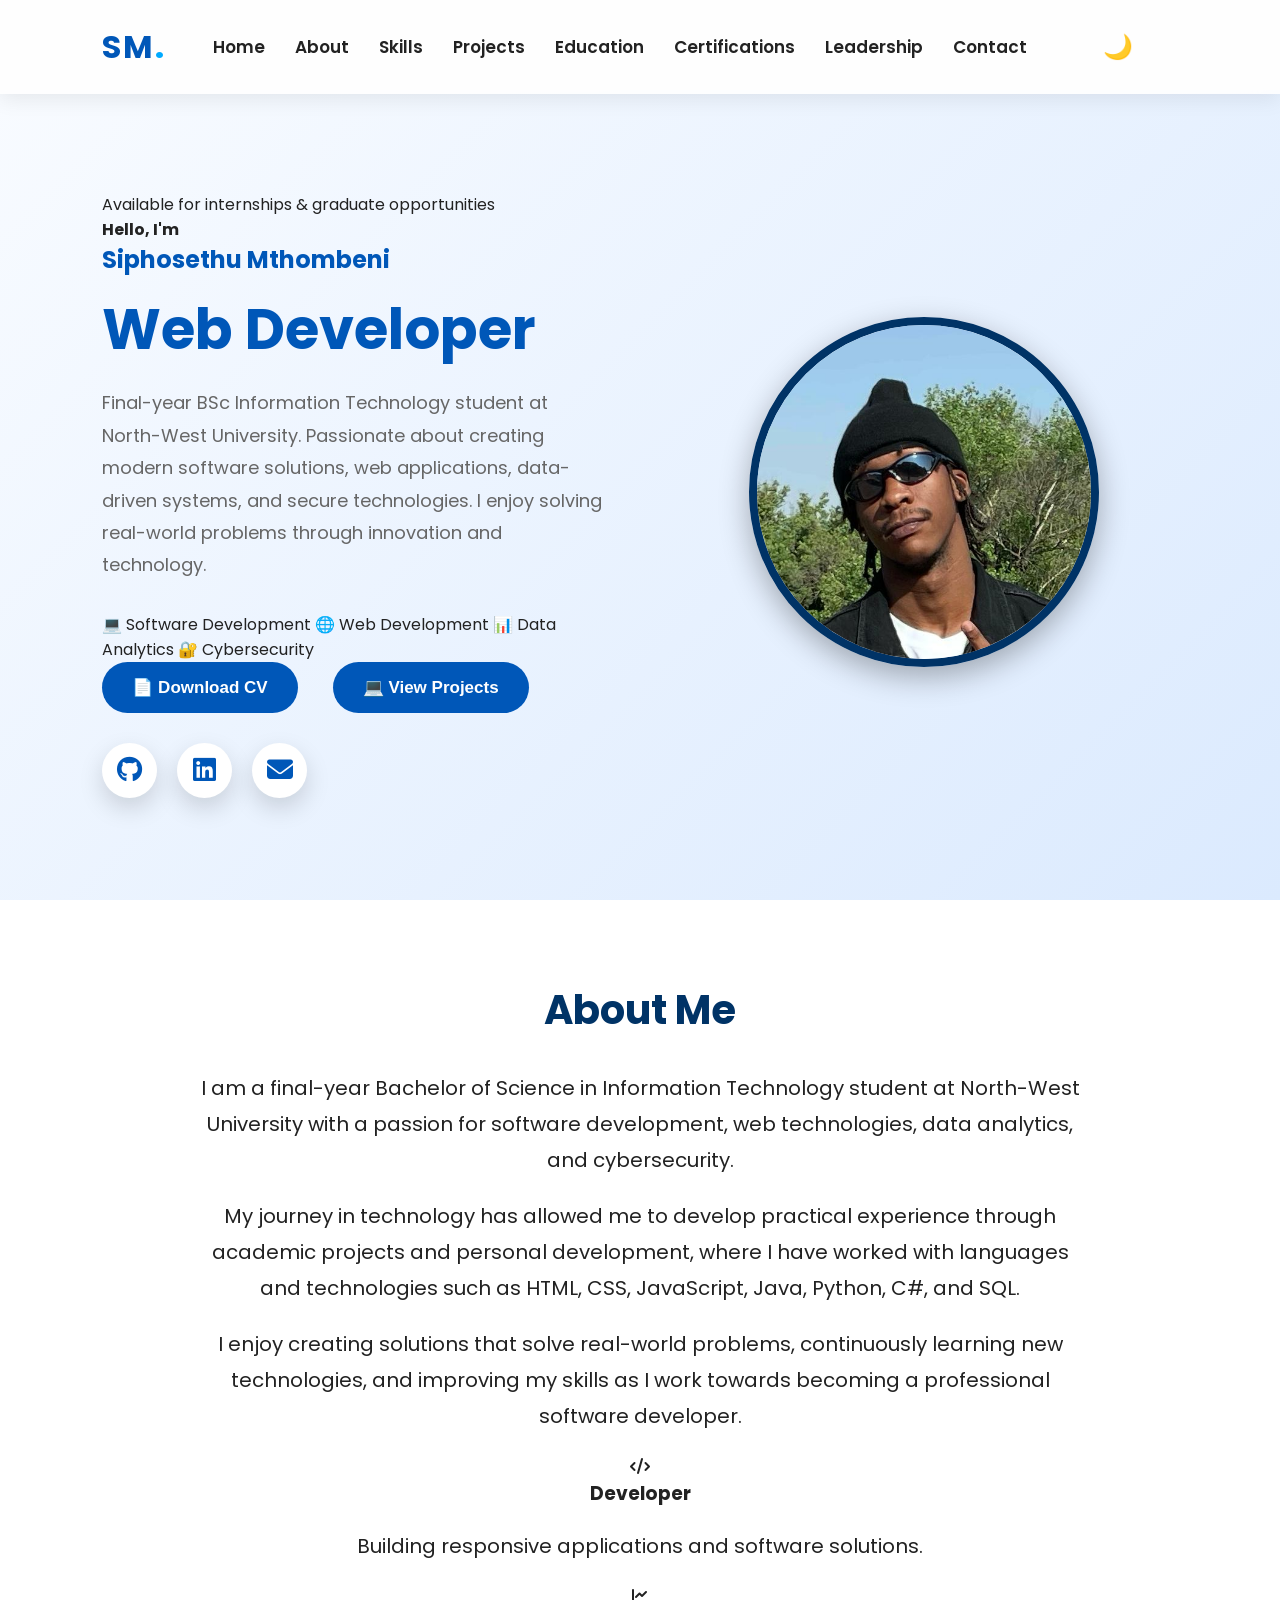
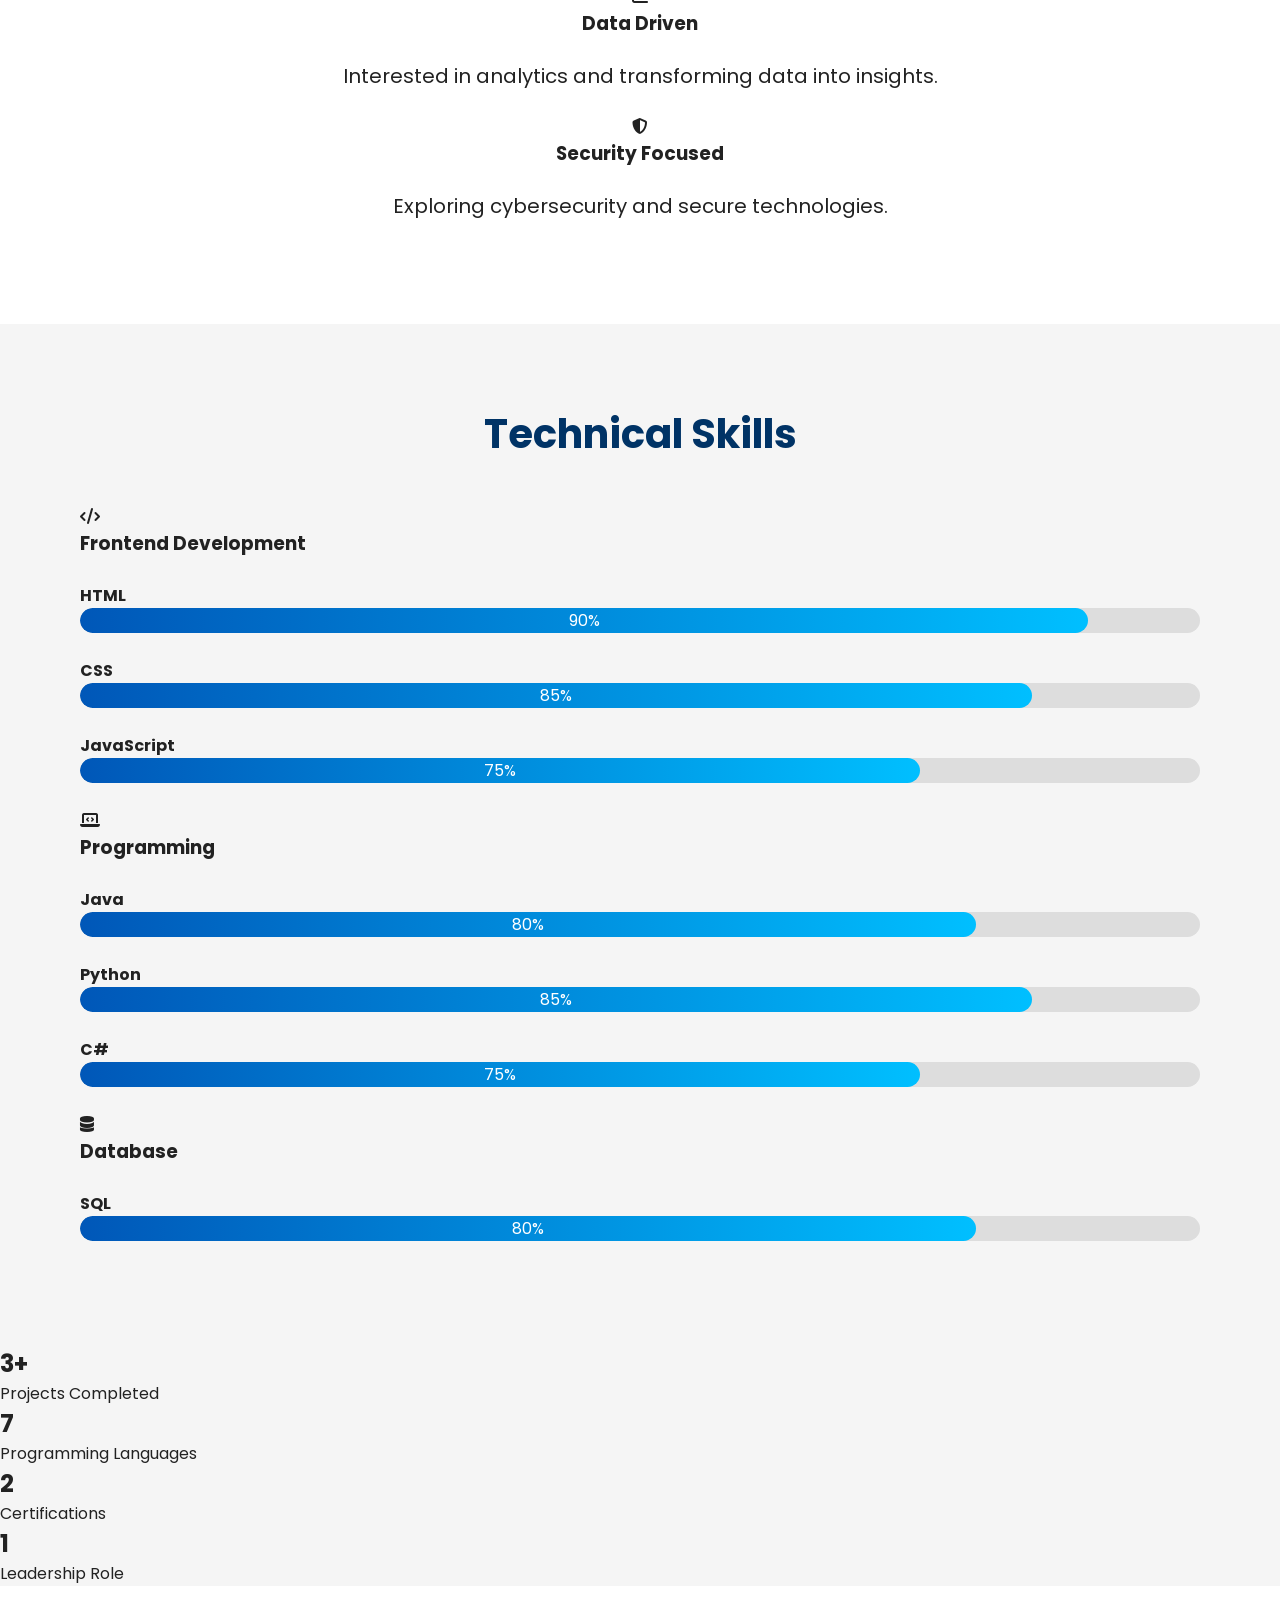
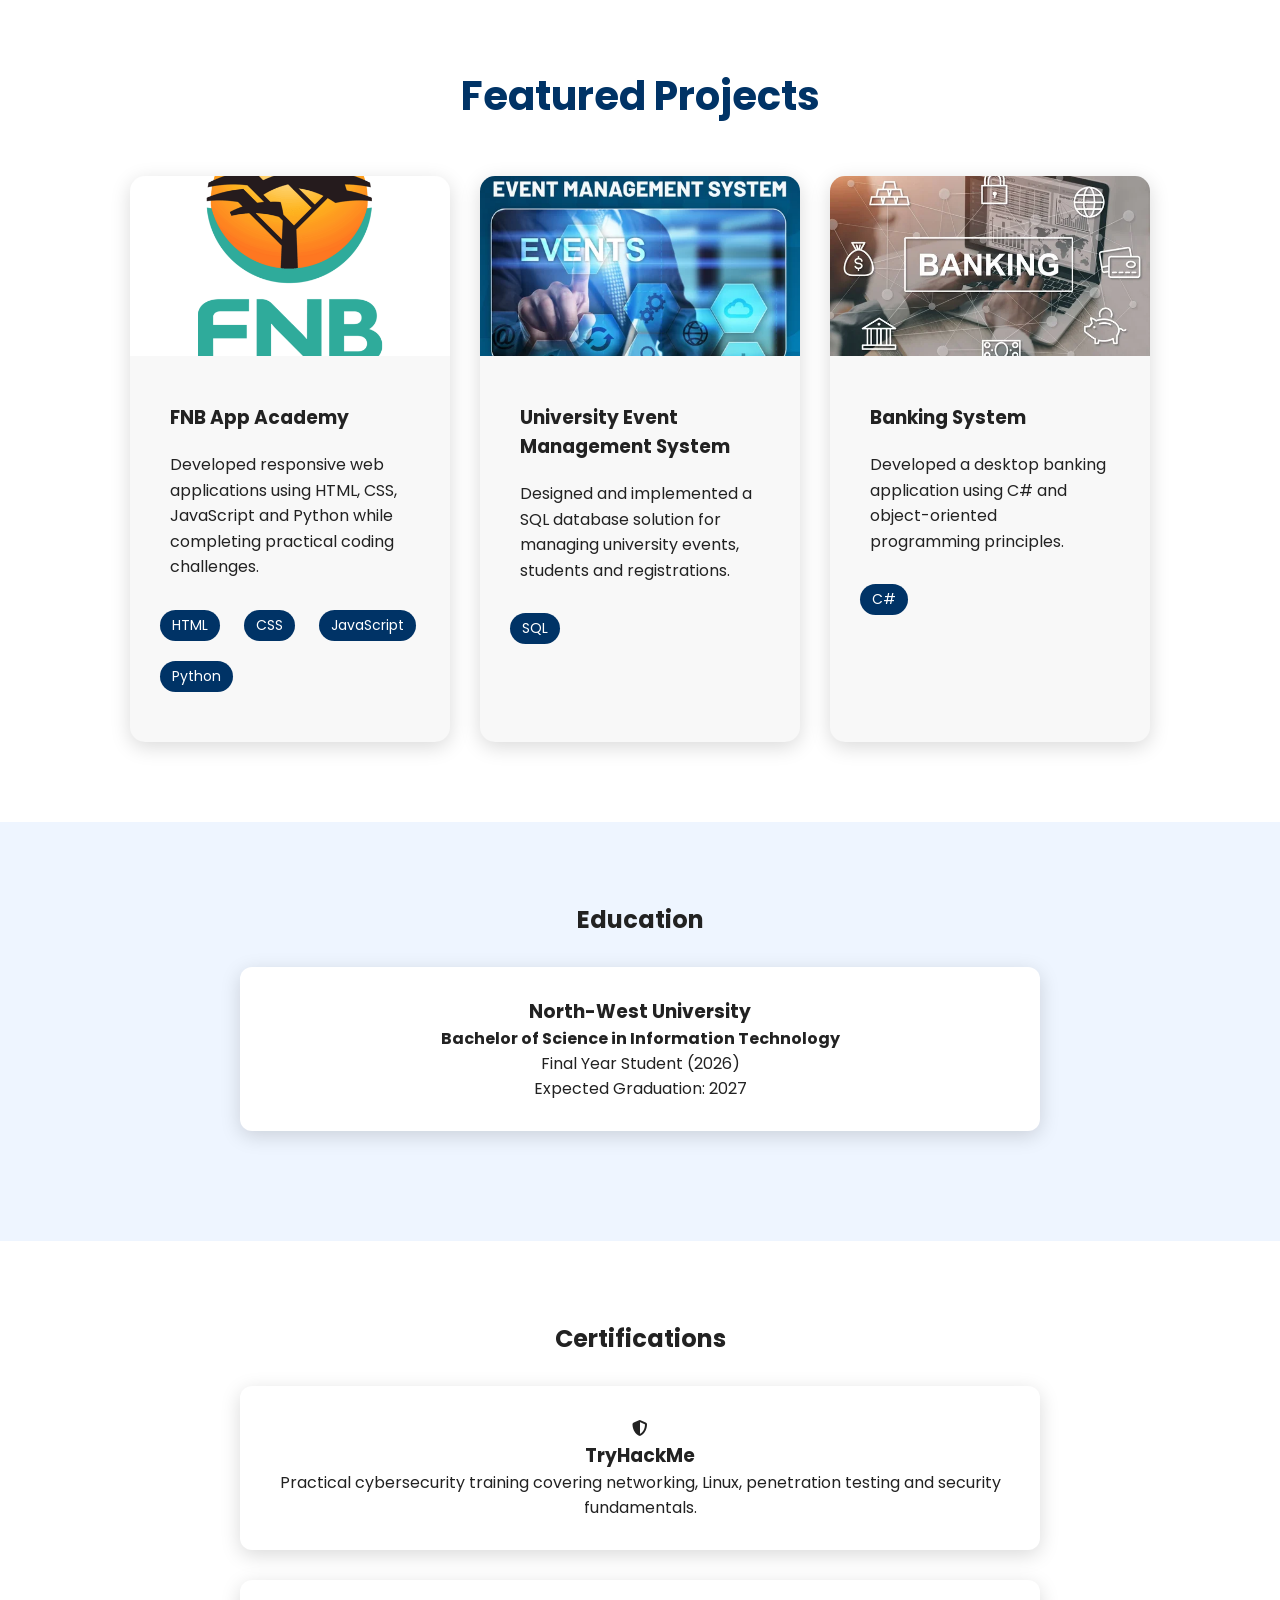
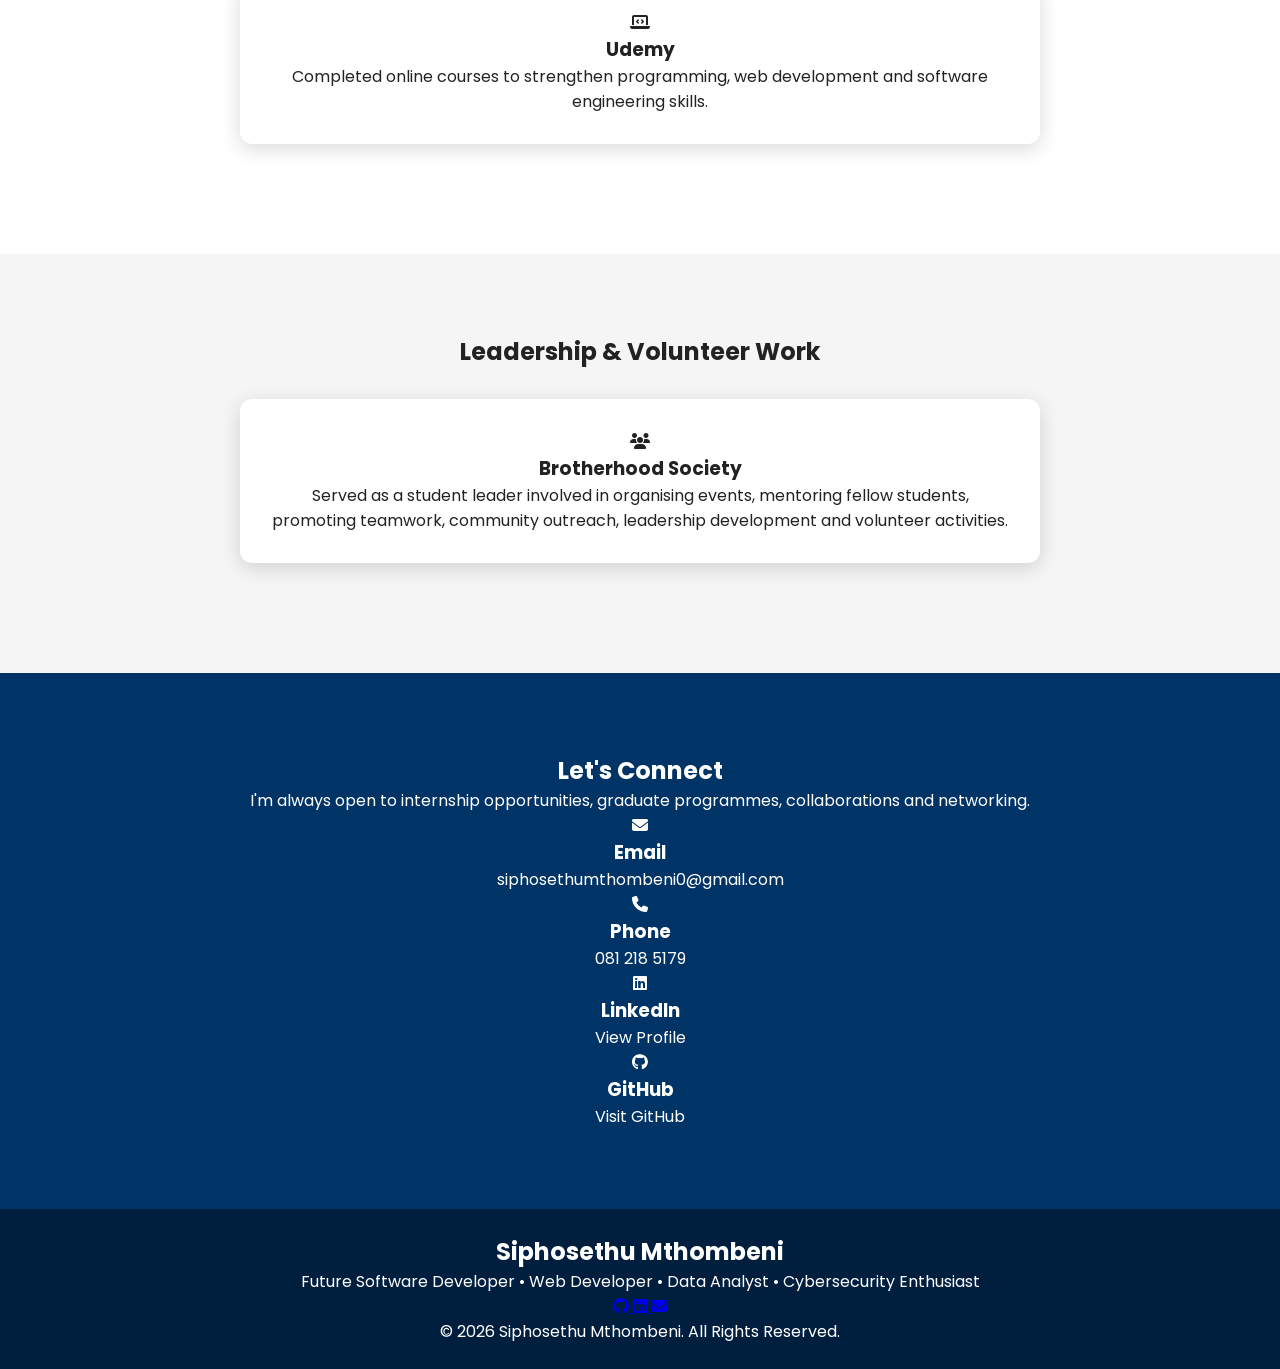
==== commit 06799fd5: "Revise portfolio webpage layout and content Updated the structure and content of the portfolio webpa" ====
--- a/index.html
+++ b/index.html
@@ -2,107 +2,154 @@
 <html lang="en">
 
 <head>
+
     <meta charset="UTF-8">
     <meta name="viewport" content="width=device-width, initial-scale=1.0">
 
     <title>Siphosethu Mthombeni | Portfolio</title>
 
-     <link rel="preconnect" href="https://fonts.googleapis.com">
-
-     <link rel="preconnect" href="https://fonts.gstatic.com" crossorigin>
-
-     <link href="https://fonts.googleapis.com/css2?family=Poppins:wght@300;400;600;700&display=swap" rel="stylesheet">
-    
-     <link rel="stylesheet"
+    <!-- Google Font -->
+    <link href="https://fonts.googleapis.com/css2?family=Poppins:wght@300;400;500;600;700&display=swap" rel="stylesheet">
+
+    <!-- Font Awesome -->
+    <link rel="stylesheet"
     href="https://cdnjs.cloudflare.com/ajax/libs/font-awesome/6.5.2/css/all.min.css">
 
-     <link rel="stylesheet" href="style.css">
+    <!-- CSS -->
+    <link rel="stylesheet" href="style.css">
+
 </head>
-
+  
 <body>
 
-    <nav>
-
+
+<nav>
+
+    <div class="logo">
         <h2>SM<span>.</span></h2>
-
-        <div class="menu-toggle">
-            <i class="fas fa-bars"></i>
-        </div>
-
-        <ul>
-
-            <li><a href="#home">Home</a></li>
-
-            <li><a href="#about">About</a></li>
-
-            <li><a href="#skills">Skills</a></li>
-
-            <li><a href="#projects">Projects</a></li>
-
-            <li><a href="#education">Education</a></li>
-
-            <li><a href="#certifications">Certifications</a></li>
-
-            <li><a href="#leadership">Leadership</a></li>
-
-            <li><a href="#contact">Contact</a></li>
-
-        </ul>
-
-        <button id="theme-toggle">
-           <i class="fas fa-moon"></i>
-        </button>
- 
-    </nav>
-
-    <section id="home" class="hero">
-
+    </div>
+
+    <div class="menu-toggle">
+        <i class="fas fa-bars"></i>
+    </div>
+
+    <ul>
+
+        <li><a href="#home">Home</a></li>
+
+        <li><a href="#about">About</a></li>
+
+        <li><a href="#skills">Skills</a></li>
+
+        <li><a href="#projects">Projects</a></li>
+
+        <li><a href="#education">Education</a></li>
+
+        <li><a href="#certifications">Certifications</a></li>
+
+        <li><a href="#leadership">Leadership</a></li>
+
+        <li><a href="#contact">Contact</a></li>
+
+    </ul>
+
+    <button id="theme-toggle">
+        🌙
+    </button>
+
+</nav>
+
+
+<section id="home" class="hero">
 
     <div class="hero-text">
 
-        <h1>Hello, I'm</h1>
-
-        <h2>Siphosethu Mthombeni</h2>
-
-       <h3>
-    <span id="typing"></span>
-</h3>
+
+       <div class="availability">
+
+            <span></span>
+
+            Available for internships & graduate opportunities
+
+        </div>
+
+
+        <h4>Hello, I'm</h4>
+
+
+        <h1>
+             Siphosethu 
+             <span>Mthombeni</span>
+        </h1>
+
+
+        <h2>
+            <span id="typing"></span>
+        </h2>
 
         <p>
-            Passionate about Web Development, Data Analytics and Cybersecurity.
-            I enjoy building modern websites and solving real-world problems using technology.
+
+        Final-year BSc Information Technology student at North-West University.
+
+        Passionate about creating modern software solutions,
+        web applications, data-driven systems, and secure technologies.
+
+        I enjoy solving real-world problems through innovation and technology.
+
         </p>
 
+        <div class="hero-tags">
+
+            <span>💻 Software Development</span>
+
+            <span>🌐 Web Development</span>
+
+            <span>📊 Data Analytics</span>
+
+            <span>🔐 Cybersecurity</span>
+
+        </div>
+
+
         <div class="hero-buttons">
 
-             <a href="cv/Siphosethu_Mthombeni_CV.pdf" target="_blank">
+            <a href="cv/Siphosethu_Mthombeni_CV.pdf" target="_blank">
+
                 <button>📄 Download CV</button>
-             </a>
-
-             <a href="#projects">
-                 <button>💻 View Projects</button>
-             </a>
+
+            </a>
+
+            <a href="#projects">
+
+                <button>💻 View Projects</button>
+
+            </a>
 
         </div>
 
         <div class="social-icons">
 
-            <a href="https://github.com/SiphosethuMthombeni" target="_blank" title="GitHub">
+            <a href="https://github.com/SiphosethuMthombeni" target="_blank">
+
                 <i class="fab fa-github"></i>
+
             </a>
 
-            <a href="https://www.linkedin.com/in/siphosethu-mthombeni-57a177362/" target="_blank" title="LinkedIn">
+            <a href="https://www.linkedin.com/in/siphosethu-mthombeni-57a177362" target="_blank">
+
                 <i class="fab fa-linkedin"></i>
+
             </a>
 
-            <a href="mailto:siphosethumthombeni0@gmail.com" title="Email">
+            <a href="mailto:siphosethumthombeni0@gmail.com">
+
                 <i class="fas fa-envelope"></i>
+
             </a>
 
         </div>
-    </div>
-
-</div>
+
+    </div>
 
     <div class="hero-image">
 
@@ -112,241 +159,609 @@
 
 </section>
 
+
 <section id="about" class="about fade">
 
-    <h2>About Me</h2>
+    <div class="container">
+
+
+        <h2>About Me</h2>
+
+
+        <div class="about-content">
+
+
+            <div class="about-text">
+
+
+                <p>
+
+                    I am a final-year Bachelor of Science in Information Technology student at North-West University with a passion for software development, web technologies, data analytics, and cybersecurity.
+
+                </p>
+
+
+                <p>
+
+                    My journey in technology has allowed me to develop practical experience through academic projects and personal development, where I have worked with languages and technologies such as HTML, CSS, JavaScript, Java, Python, C#, and SQL.
+
+                </p>
+
+
+                <p>
+
+                    I enjoy creating solutions that solve real-world problems, continuously learning new technologies, and improving my skills as I work towards becoming a professional software developer.
+
+                </p>
+
+
+            </div>
+
+
+
+            <div class="about-cards">
+
+
+                <div class="about-card">
+
+                    <i class="fas fa-code"></i>
+
+                    <h3>Developer</h3>
+
+                    <p>
+                        Building responsive applications and software solutions.
+                    </p>
+
+                </div>
+
+
+
+                <div class="about-card">
+
+                    <i class="fas fa-chart-line"></i>
+
+                    <h3>Data Driven</h3>
+
+                    <p>
+                        Interested in analytics and transforming data into insights.
+                    </p>
+
+                </div>
+
+
+
+                <div class="about-card">
+
+                    <i class="fas fa-shield-alt"></i>
+
+                    <h3>Security Focused</h3>
+
+                    <p>
+                        Exploring cybersecurity and secure technologies.
+                    </p>
+
+                </div>
+
+
+            </div>
+
+
+        </div>
+
+
+    </div>
+
+</section>
+
+
+<section id="skills" class="skills fade">
+
+
+<div class="container">
+
+
+<h2>Technical Skills</h2>
+
+
+
+<div class="skills-grid">
+
+
+
+<!-- Frontend -->
+
+<div class="skill-category">
+
+
+<i class="fas fa-code"></i>
+
+<h3>Frontend Development</h3>
+
+
+<div class="skill">
+
+<h4>HTML</h4>
+
+<div class="bar">
+
+<div class="progress html">90%</div>
+
+</div>
+
+</div>
+
+
+<div class="skill">
+
+<h4>CSS</h4>
+
+<div class="bar">
+
+<div class="progress css">85%</div>
+
+</div>
+
+</div>
+
+
+<div class="skill">
+
+<h4>JavaScript</h4>
+
+<div class="bar">
+
+<div class="progress js">75%</div>
+
+</div>
+
+</div>
+
+
+</div>
+
+
+
+
+
+<!-- Programming -->
+
+<div class="skill-category">
+
+
+<i class="fas fa-laptop-code"></i>
+
+<h3>Programming</h3>
+
+
+
+<div class="skill">
+
+<h4>Java</h4>
+
+<div class="bar">
+
+<div class="progress java">80%</div>
+
+</div>
+
+</div>
+
+
+
+<div class="skill">
+
+<h4>Python</h4>
+
+<div class="bar">
+
+<div class="progress python">85%</div>
+
+</div>
+
+</div>
+
+
+
+<div class="skill">
+
+<h4>C#</h4>
+
+<div class="bar">
+
+<div class="progress csharp">75%</div>
+
+</div>
+
+</div>
+
+
+
+</div>
+
+
+
+
+
+<!-- Database -->
+
+<div class="skill-category">
+
+
+<i class="fas fa-database"></i>
+
+
+<h3>Database</h3>
+
+
+
+<div class="skill">
+
+<h4>SQL</h4>
+
+
+<div class="bar">
+
+
+<div class="progress sql">80%</div>
+
+
+</div>
+
+
+</div>
+
+
+</div>
+
+
+
+</div>
+
+
+</div>
+
+
+</section>
+
+
+<section class="stats fade">
+
+    <div class="container">
+
+        <div class="stat-card">
+            <h2>3+</h2>
+            <p>Projects Completed</p>
+        </div>
+
+        <div class="stat-card">
+            <h2>7</h2>
+            <p>Programming Languages</p>
+        </div>
+
+        <div class="stat-card">
+            <h2>2</h2>
+            <p>Certifications</p>
+        </div>
+
+        <div class="stat-card">
+            <h2>1</h2>
+            <p>Leadership Role</p>
+        </div>
+
+    </div>
+
+</section>
+
+
+
+<section id="projects" class="projects fade">
+
+    <div class="container">
+
+        <h2>Featured Projects</h2>
+
+        <div class="project-container">
+
+            <!-- Project 1 -->
+
+            <div class="project-card">
+
+                <img src="images/project1.png" alt="FNB App Academy">
+
+                <div class="project-content">
+
+                    <h3>FNB App Academy</h3>
+
+                    <p>
+                        Developed responsive web applications using HTML, CSS, JavaScript and Python while completing practical coding challenges.
+                    </p>
+
+                    <div class="tech-stack">
+
+                        <span>HTML</span>
+                        <span>CSS</span>
+                        <span>JavaScript</span>
+                        <span>Python</span>
+
+                    </div>
+
+                </div>
+
+            </div>
+
+            <!-- Project 2 -->
+
+            <div class="project-card">
+
+                <img src="images/project2.png" alt="University Event Management System">
+
+                <div class="project-content">
+
+                    <h3>University Event Management System</h3>
+
+                    <p>
+                        Designed and implemented a SQL database solution for managing university events, students and registrations.
+                    </p>
+
+                    <div class="tech-stack">
+
+                        <span>SQL</span>
+
+                    </div>
+
+                </div>
+
+            </div>
+
+            <!-- Project 3 -->
+
+            <div class="project-card">
+
+                <img src="images/project3.png" alt="Banking System">
+
+                <div class="project-content">
+
+                    <h3>Banking System</h3>
+
+                    <p>
+                        Developed a desktop banking application using C# and object-oriented programming principles.
+                    </p>
+
+                    <div class="tech-stack">
+
+                        <span>C#</span>
+
+                    </div>
+
+                </div>
+
+            </div>
+
+        </div>
+
+    </div>
+
+</section>
+
+
+
+<section id="education" class="education fade">
+
+    <div class="container">
+
+        <h2>Education</h2>
+
+        <div class="education-card">
+
+            <h3>North-West University</h3>
+
+            <h4>Bachelor of Science in Information Technology</h4>
+
+            <p>Final Year Student (2026)</p>
+
+            <p>Expected Graduation: 2027</p>
+
+        </div>
+
+    </div>
+
+</section>
+
+
+
+<section id="certifications" class="certifications fade">
+
+    <div class="container">
+
+        <h2>Certifications</h2>
+
+        <div class="cert-container">
+
+            <div class="cert-card">
+
+                <i class="fas fa-shield-alt"></i>
+
+                <h3>TryHackMe</h3>
+
+                <p>
+                    Practical cybersecurity training covering networking, Linux, penetration testing and security fundamentals.
+                </p>
+
+            </div>
+
+            <div class="cert-card">
+
+                <i class="fas fa-laptop-code"></i>
+
+                <h3>Udemy</h3>
+
+                <p>
+                    Completed online courses to strengthen programming, web development and software engineering skills.
+                </p>
+
+            </div>
+
+        </div>
+
+    </div>
+
+</section>
+
+
+<section id="leadership" class="leadership fade">
+
+    <div class="container">
+
+        <h2>Leadership & Volunteer Work</h2>
+
+        <div class="leader-card">
+
+            <i class="fas fa-users"></i>
+
+            <h3>Brotherhood Society</h3>
+
+            <p>
+
+                Served as a student leader involved in organising events,
+                mentoring fellow students,
+                promoting teamwork,
+                community outreach,
+                leadership development
+                and volunteer activities.
+
+            </p>
+
+        </div>
+
+    </div>
+
+</section>
+
+
+
+<section id="contact" class="contact fade">
+
+    <div class="container">
+
+        <h2>Let's Connect</h2>
+
+        <p>
+            I'm always open to internship opportunities, graduate programmes,
+            collaborations and networking.
+        </p>
+
+        <div class="contact-grid">
+
+            <div class="contact-card">
+
+                <i class="fas fa-envelope"></i>
+
+                <h3>Email</h3>
+
+                <a href="mailto:siphosethumthombeni0@gmail.com">
+
+                    siphosethumthombeni0@gmail.com
+
+                </a>
+
+            </div>
+
+            <div class="contact-card">
+
+                <i class="fas fa-phone"></i>
+
+                <h3>Phone</h3>
+
+                <p>
+
+                    081 218 5179
+
+                </p>
+
+            </div>
+
+            <div class="contact-card">
+
+                <i class="fab fa-linkedin"></i>
+
+                <h3>LinkedIn</h3>
+
+                <a href="https://www.linkedin.com/in/siphosethu-mthombeni-57a177362" target="_blank">
+
+                    View Profile
+
+                </a>
+
+            </div>
+
+            <div class="contact-card">
+
+                <i class="fab fa-github"></i>
+
+                <h3>GitHub</h3>
+
+                <a href="https://github.com/SiphosethuMthombeni" target="_blank">
+
+                    Visit GitHub
+
+                </a>
+
+            </div>
+
+        </div>
+
+    </div>
+
+</section>
+
+
+<footer>
+
+    <h2>Siphosethu Mthombeni</h2>
 
     <p>
-        I am Siphosethu Mthombeni, a final year Bachelor of Science in Information Technology student at North-West University. I have a strong passion for web development, data analytics, and cybersecurity. I enjoy creating responsive websites, solving programming challenges, and learning new technologies that can make a positive impact in the real world.
+
+        Future Software Developer • Web Developer • Data Analyst • Cybersecurity Enthusiast
+
     </p>
 
-    <p>
-        Through my academic journey, I have developed applications using Java, Python, C#, SQL, HTML, CSS, and JavaScript. I am always eager to learn, work collaboratively, and continuously improve my technical and problem-solving skills.
+    <div class="footer-icons">
+
+        <a href="https://github.com/SiphosethuMthombeni" target="_blank">
+
+            <i class="fab fa-github"></i>
+
+        </a>
+
+        <a href="https://www.linkedin.com/in/siphosethu-mthombeni-57a177362" target="_blank">
+
+            <i class="fab fa-linkedin"></i>
+
+        </a>
+
+        <a href="mailto:siphosethumthombeni0@gmail.com">
+
+            <i class="fas fa-envelope"></i>
+
+        </a>
+
+    </div>
+
+    <p class="copyright">
+
+        © 2026 Siphosethu Mthombeni.
+        All Rights Reserved.
+
     </p>
 
-</section>
-
-<section id="skills" class="skills fade">
-
-    <h2>Technical Skills</h2>
-
-    <div class="skills-container">
-
-        <div class="skill">
-            <h3>HTML</h3>
-            <div class="bar">
-                <div class="progress html">95%</div>
-            </div>
-        </div>
-
-        <div class="skill">
-            <h3>CSS</h3>
-            <div class="bar">
-                <div class="progress css">85%</div>
-            </div>
-        </div>
-
-        <div class="skill">
-            <h3>JavaScript</h3>
-            <div class="bar">
-                <div class="progress js">75%</div>
-            </div>
-        </div>
-
-        <div class="skill">
-            <h3>Java</h3>
-            <div class="bar">
-                <div class="progress java">80%</div>
-            </div>
-        </div>
-
-        <div class="skill">
-            <h3>Python</h3>
-            <div class="bar">
-                <div class="progress python">85%</div>
-            </div>
-        </div>
-
-        <div class="skill">
-            <h3>C#</h3>
-            <div class="bar">
-                <div class="progress csharp">75%</div>
-            </div>
-        </div>
-
-        <div class="skill">
-            <h3>SQL</h3>
-            <div class="bar">
-                <div class="progress sql">80%</div>
-            </div>
-        </div>
-
-    </div>
-
-</section>
-
-<section id="projects" class="projects fade">
-
-    <h2>My Projects</h2>
-
-    <div class="project-container">
-
-        <div class="project-card">
-
-    <img src="images/project1.png" alt="FNB App Academy">
-
-    <div class="project-content">
-
-        <h3>FNB App Academy</h3>
-
-        <p>
-            Built responsive web applications using HTML, CSS, JavaScript and Python.
-        </p>
-
-        <div class="tech-stack">
-
-            <span>HTML</span>
-            <span>CSS</span>
-            <span>JavaScript</span>
-            <span>Python</span>
-
-        </div>
-
-        <div class="project-buttons">
-
-            <a href="#" class="github-btn">GitHub</a>
-
-            <a href="#" class="demo-btn">Live Demo</a>
-
-        </div>
-
-    </div>
-
-</div>
-
-        <div class="project-card">
-
-            <img src="images/project2.png" alt="Event Management">
-
-            <h3>University Event Management System</h3>
-
-            <p>
-                Designed and implemented a SQL database for managing university events.
-            </p>
-
-            <h4>Technologies</h4>
-
-            <span>SQL</span>
-
-        </div>
-
-        <div class="project-card">
-
-            <img src="images/project3.png" alt="Banking System">
-
-            <h3>Banking System</h3>
-
-            <p>
-                Developed a desktop banking application using C# and object-oriented programming principles.
-            </p>
-
-            <h4>Technologies</h4>
-
-            <span>C#</span>
-
-        </div>
-
-    </div>
-
-</section>
-
-<section id="education" class="education fade">
-
-    <h2>Education</h2>
-
-    <div class="education-card">
-
-        <h3>North-West University</h3>
-
-        <h4>Bachelor of Science in Information Technology</h4>
-
-        <p>Final Year Student (2026)</p>
-
-        <p>Expected Graduation: 2027</p>
-
-    </div>
-
-</section>
-
-<section id="certifications" class="certifications fade">
-
-    <h2>Certifications</h2>
-
-    <div class="cert-card">
-        <h3>TryHackMe</h3>
-        <p>Hands-on cybersecurity learning platform.</p>
-    </div>
-
-    <div class="cert-card">
-        <h3>Udemy</h3>
-        <p>Completed online courses to strengthen programming and web development skills.</p>
-    </div>
-
-</section>
-
-<section id="leadership" class="leadership fade">
-
-    <h2>Leadership & Volunteer Work</h2>
-
-    <div class="leader-card">
-
-        <h3>Brotherhood Society</h3>
-
-        <p>
-            Served as a leadership member, participating in community outreach, mentoring, teamwork, and organising student activities that promote personal growth and leadership development.
-        </p>
-
-    </div>
-
-</section>
-
-<section id="contact" class="contact fade">
-
-    <h2>Contact Me</h2>
-
-    <p><i class="fas fa-envelope"></i> siphosethumthombeni0@gmail.com</p>
-
-    <p><i class="fas fa-phone"></i> 081 218 5179</p>
-
-    <p>
-        <i class="fab fa-linkedin"></i>
-        <a href="https://www.linkedin.com/in/siphosethu-mthombeni-57a177362" target="_blank">
-            LinkedIn
-        </a>
-    </p>
-
-    <p>
-        <i class="fab fa-github"></i>
-        <a href="https://github.com/SiphosethuMthombeni" target="_blank">
-            GitHub
-        </a>
-    </p>
-
-</section>
-
-<footer>
-
-    <p>
-
-        © 2026 Siphosethu Mthombeni
-
-    </p>
-
 </footer>
 
-<button id="topBtn" title="Go to top">
-    ↑
-</button> 
+
+<button id="topBtn">
+
+    <i class="fas fa-arrow-up"></i>
+
+</button>
 
 <script src="script.js"></script>
 
--- a/style.css
+++ b/style.css
@@ -102,6 +102,66 @@
 
 }
 
+.hero-buttons{
+
+    display:flex;
+
+    gap:20px;
+
+    margin-bottom:30px;
+
+    flex-wrap:wrap;
+
+}
+
+.social-icons{
+
+    display:flex;
+
+    gap:20px;
+
+}
+
+.social-icons a{
+
+    width:55px;
+
+    height:55px;
+
+    display:flex;
+
+    justify-content:center;
+
+    align-items:center;
+
+    border-radius:50%;
+
+    background:white;
+
+    color:#0057b8;
+
+    font-size:26px;
+
+    text-decoration:none;
+
+    box-shadow:0 10px 25px rgba(0,0,0,.15);
+
+    transition:.3s;
+
+}
+
+.social-icons a:hover{
+
+    background:#0057b8;
+
+    color:white;
+
+    transform:translateY(-6px) scale(1.1);
+
+}
+
+
+
 .hero-text{
 
     flex:1;
@@ -215,6 +275,20 @@
 }
 
 @media(max-width:768px){
+
+.hero-buttons{
+
+    justify-content:center;
+
+}
+
+.social-icons{
+
+    justify-content:center;
+
+    margin-top:20px;
+
+}
 
 .hero{
 
@@ -316,7 +390,7 @@
 }
 
 .skill{
-    margin-bottom:25px;
+   margin:25px 0;
 }
 
 .skill h3{
@@ -324,19 +398,32 @@
 }
 
 .bar{
-    width:100%;
     background:#ddd;
-    border-radius:25px;
+
+    height:25px;
+
+    border-radius:30px;
+
     overflow:hidden;
 }
 
 .progress{
-    height:25px;
+    width:0;
+
+    height:100%;
+
+    border-radius:20px;
+
+    background:linear-gradient(90deg,#0057b8,#00bfff);
+
+    color:white;
+
+    text-align:center;
+
     line-height:25px;
-    color:white;
-    text-align:center;
-    font-weight:bold;
-    background:#003366;
+
+    transition:width 2s ease;
+
 }
 
 .html{width:95%;}
@@ -355,6 +442,87 @@
 
 }
 
+.project-content{
+
+    padding:20px;
+
+}
+
+.tech-stack{
+
+    margin:20px 0;
+
+}
+
+.tech-stack span{
+
+    display:inline-block;
+
+    background:#0057b8;
+
+    color:white;
+
+    padding:8px 15px;
+
+    border-radius:25px;
+
+    margin:5px;
+
+    font-size:14px;
+
+}
+
+.project-buttons{
+
+    display:flex;
+
+    gap:15px;
+
+    margin-top:20px;
+
+}
+
+.github-btn{
+
+    background:#24292e;
+
+    color:white;
+
+    padding:10px 20px;
+
+    border-radius:30px;
+
+    text-decoration:none;
+
+    transition:.3s;
+
+}
+
+.demo-btn{
+
+    background:#0057b8;
+
+    color:white;
+
+    padding:10px 20px;
+
+    border-radius:30px;
+
+    text-decoration:none;
+
+    transition:.3s;
+
+}
+
+.github-btn:hover,
+.demo-btn:hover{
+
+    transform:translateY(-3px);
+
+    opacity:.9;
+
+}
+
 .projects h2{
 
     text-align:center;
@@ -700,3 +868,117 @@
     color:#0057b8;
 
 }
+
+#theme-toggle{
+
+    background:none;
+
+    border:none;
+
+    font-size:24px;
+
+    cursor:pointer;
+
+    color:#0057b8;
+
+    transition:.3s;
+
+}
+
+#theme-toggle:hover{
+
+    transform:rotate(20deg);
+
+}
+
+/* =====================
+   DARK MODE
+===================== */
+
+.dark-mode{
+
+    background:#121212;
+
+    color:white;
+
+}
+
+.dark-mode nav{
+
+    background:rgba(20,20,20,.9);
+
+}
+
+.dark-mode .hero{
+
+    background:linear-gradient(135deg,#1f1f1f,#2b2b2b);
+
+}
+
+.dark-mode .project-card,
+.dark-mode .education-card,
+.dark-mode .cert-card,
+.dark-mode .leader-card{
+
+    background:#222;
+
+    color:white;
+
+}
+
+.dark-mode a{
+
+    color:white;
+
+}
+
+.dark-mode h1,
+.dark-mode h2,
+.dark-mode h3,
+.dark-mode p{
+
+    color:white;
+
+}
+
+.html{
+
+    width:90%;
+
+}
+
+.css{
+
+    width:85%;
+
+}
+
+.js{
+
+    width:75%;
+
+}
+
+.java{
+
+    width:80%;
+
+}
+
+.python{
+
+    width:85%;
+
+}
+
+.csharp{
+
+    width:75%;
+
+}
+
+.sql{
+
+    width:80%;
+
+}
